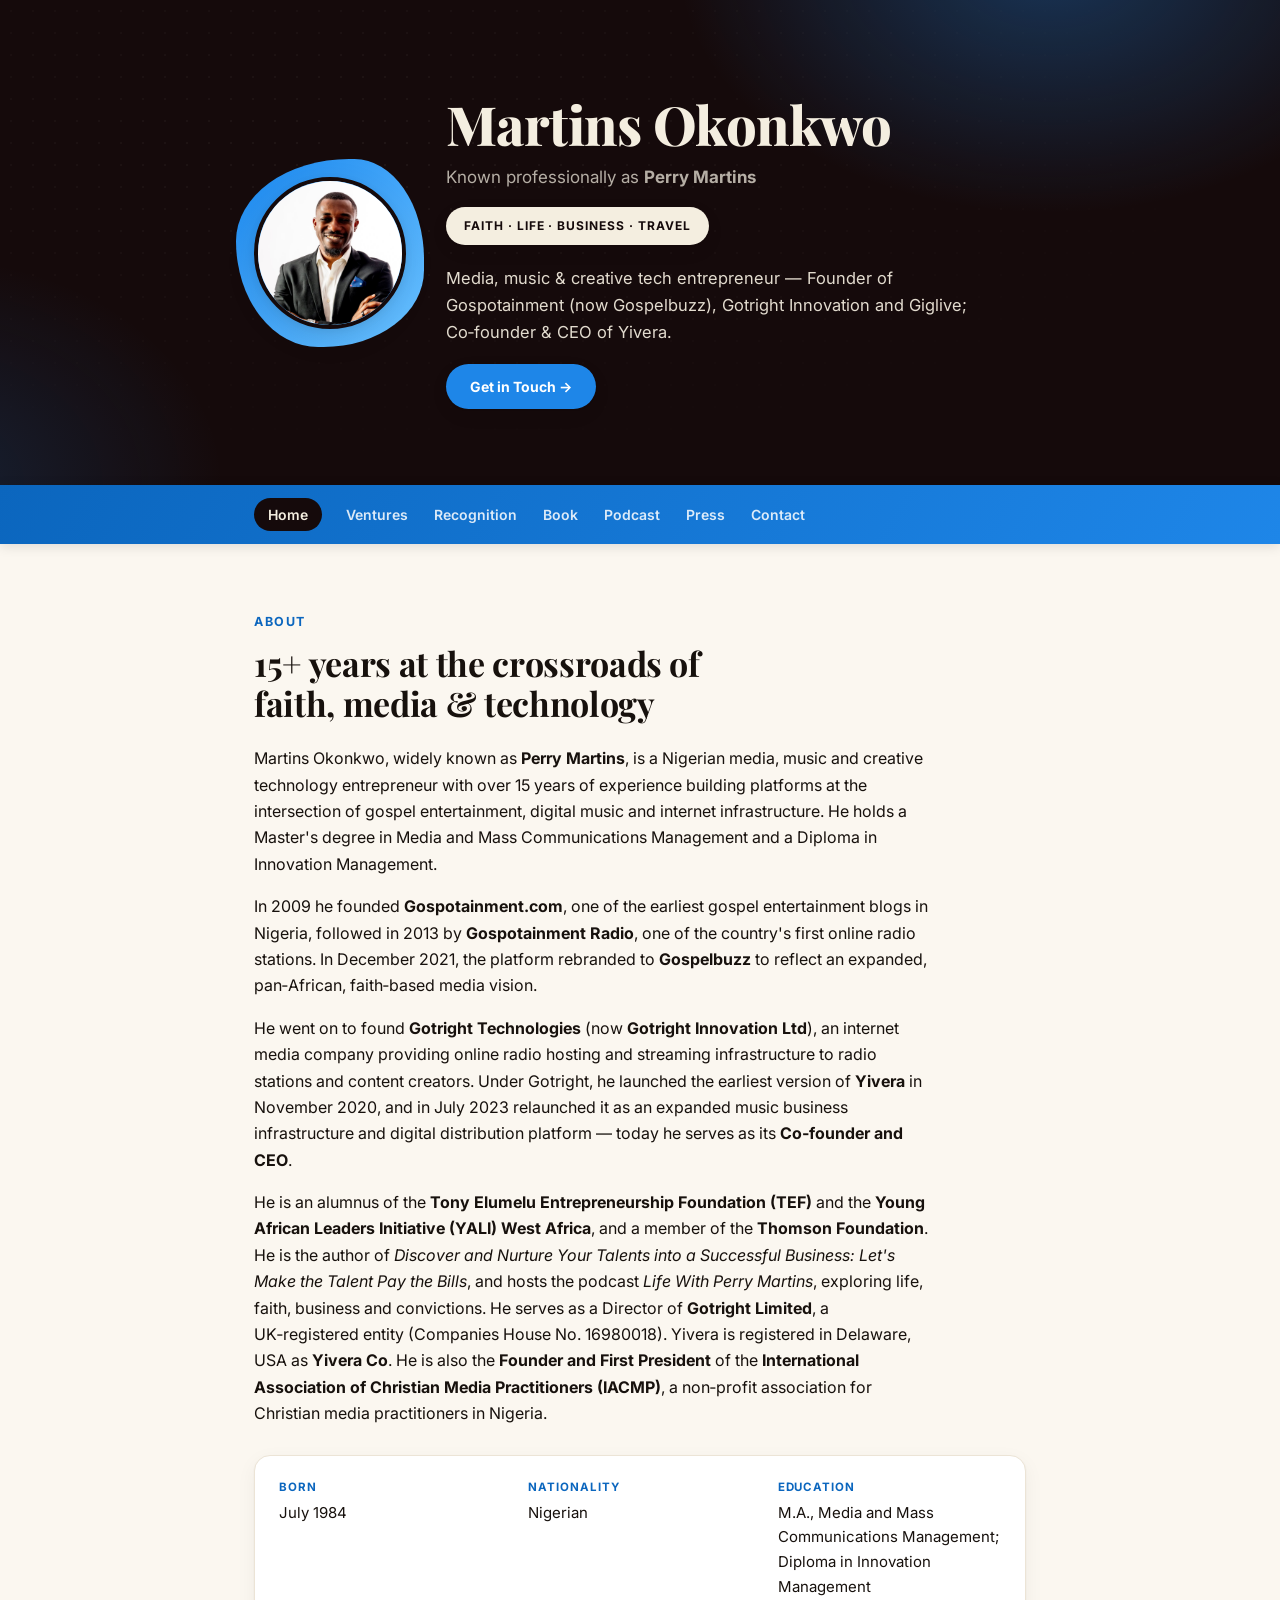
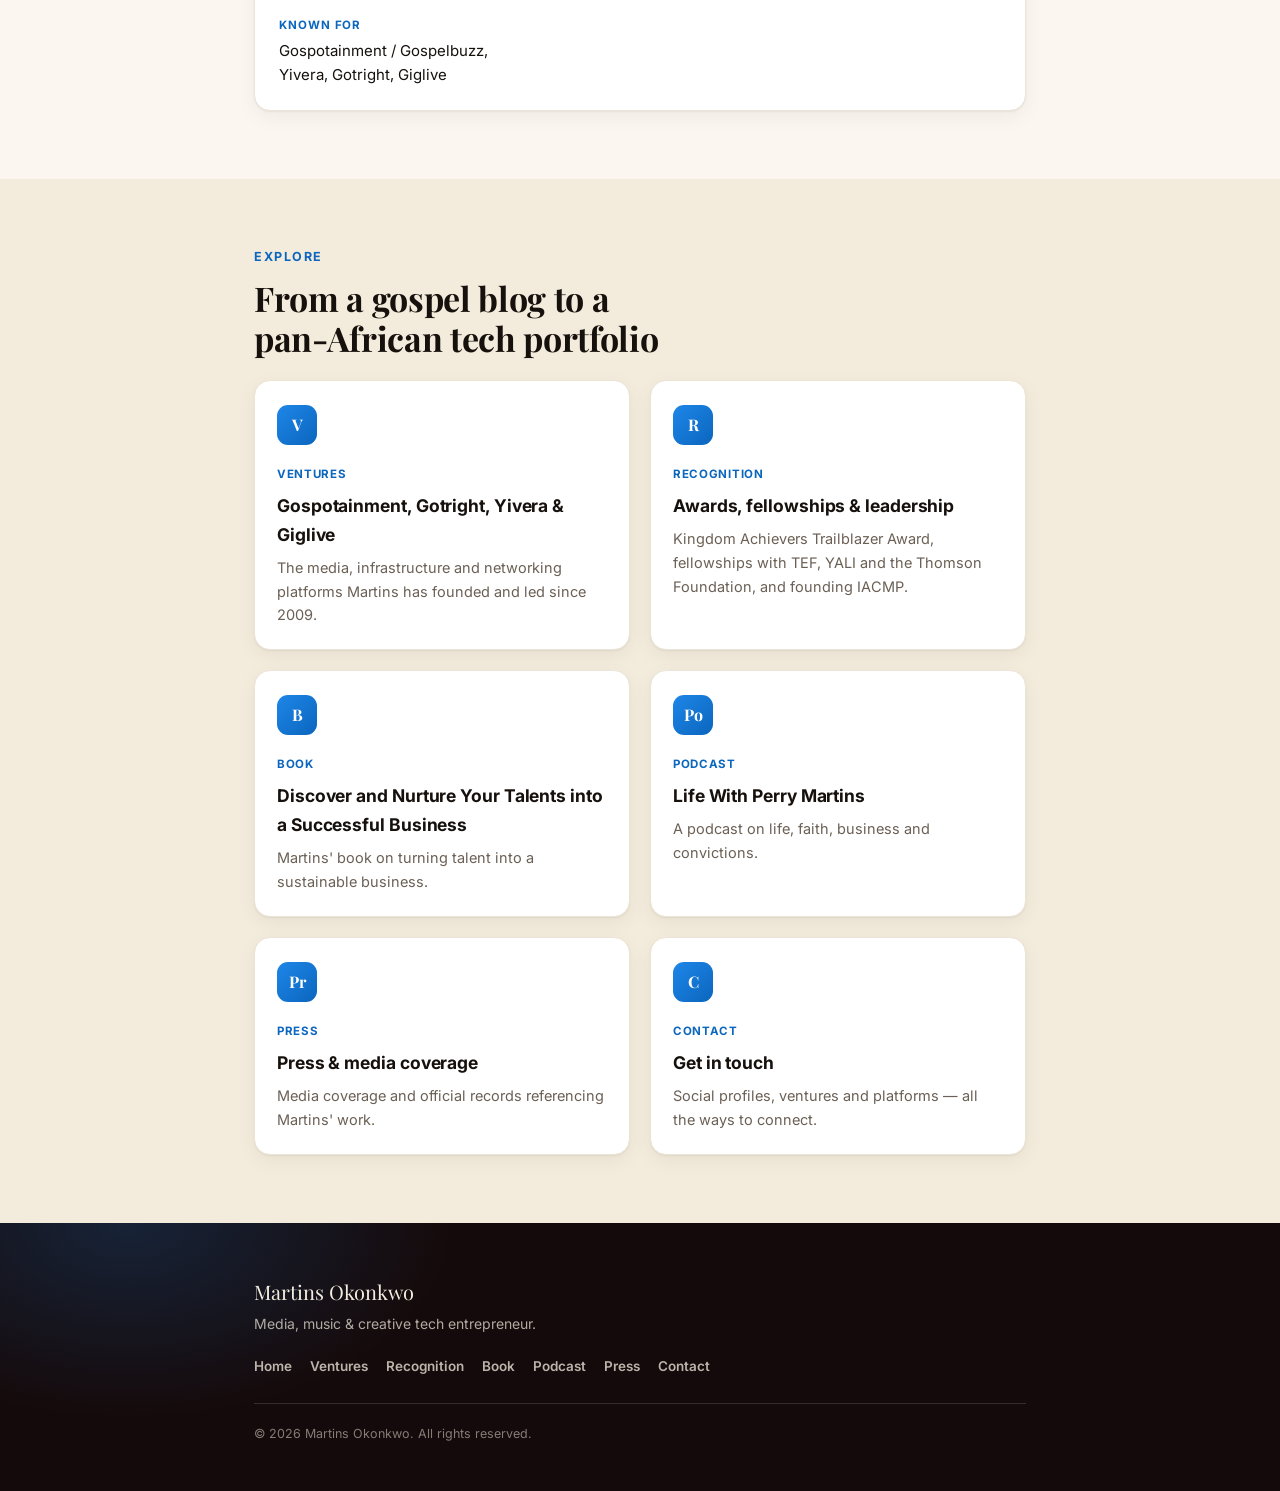
==== index.html @ f2153c02 "Major visual redesign: blob avatar, editorial headlines, card hovers, scroll reveal, and dedicated C" ====
<!DOCTYPE html>
<html lang="en">
<head>
<meta charset="UTF-8">
<meta name="viewport" content="width=device-width, initial-scale=1.0">
<title>Martins Okonkwo (Perry Martins) — Media, Music &amp; Creative Tech Entrepreneur</title>
<meta name="description" content="Martins Okonkwo, known as Perry Martins, is a Nigerian media, music and creative tech entrepreneur. Founder of Gospotainment (now Gospelbuzz) and Gotright, and Co-founder & CEO of Yivera.">
<link rel="canonical" href="https://martinsokonkwo.com/">
<meta property="og:type" content="profile">
<meta property="og:title" content="Martins Okonkwo (Perry Martins)">
<meta property="og:description" content="Media, music and creative tech entrepreneur. Founder of Gospotainment (now Gospelbuzz) and Gotright Innovation. Co-founder & CEO of Yivera.">
<meta property="og:url" content="https://martinsokonkwo.com/">
<meta property="og:image" content="https://martinsokonkwo.com/assets/headshot.jpg">
<meta name="twitter:card" content="summary">
<link rel="icon" href="data:image/svg+xml,%3Csvg xmlns='http://www.w3.org/2000/svg' viewBox='0 0 64 64'%3E%3Crect width='64' height='64' rx='14' fill='%23150a0b'/%3E%3Ctext x='32' y='42' font-family='Georgia,serif' font-size='28' font-weight='700' fill='%231e86e8' text-anchor='middle'%3EMO%3C/text%3E%3C/svg%3E">
<link rel="stylesheet" href="styles.css">
<script type="application/ld+json">
{
  "@context": "https://schema.org",
  "@type": "Person",
  "name": "Martins Okonkwo",
  "alternateName": "Perry Martins",
  "url": "https://martinsokonkwo.com/",
  "image": "https://martinsokonkwo.com/assets/headshot.jpg",
  "jobTitle": "Media, Music and Creative Tech Entrepreneur",
  "description": "Martins Okonkwo, known professionally as Perry Martins, is a Nigerian media, music and creative technology entrepreneur with over 15 years of experience. He founded Gospotainment (now Gospelbuzz), one of Nigeria's earliest gospel entertainment platforms, and Gotright Innovation Ltd. He is Co-founder and CEO of Yivera, a music business infrastructure and digital distribution platform.",
  "nationality": {
    "@type": "Country",
    "name": "Nigeria"
  },
  "birthDate": "1984-07",
  "alumniOf": [
    {
      "@type": "EducationalOrganization",
      "name": "Tony Elumelu Entrepreneurship Foundation"
    },
    {
      "@type": "EducationalOrganization",
      "name": "Young African Leaders Initiative (YALI) West Africa"
    }
  ],
  "memberOf": [
    {
      "@type": "Organization",
      "name": "Thomson Foundation"
    }
  ],
  "worksFor": [
    {
      "@type": "Organization",
      "name": "Yivera",
      "legalName": "Yivera Co",
      "url": "https://yivera.com/",
      "address": {
        "@type": "PostalAddress",
        "addressRegion": "Delaware",
        "addressCountry": "US"
      }
    },
    {
      "@type": "Organization",
      "name": "Gotright Limited",
      "description": "UK-registered entity, Companies House number 16980018"
    }
  ],
  "founder": [
    {
      "@type": "Organization",
      "name": "Gospotainment (now Gospelbuzz)",
      "url": "https://gospelbuzz.com/",
      "foundingDate": "2009"
    },
    {
      "@type": "Organization",
      "name": "Gotright Innovation Ltd",
      "alternateName": "Gotright Technologies"
    },
    {
      "@type": "Organization",
      "name": "Giglive",
      "url": "https://giglive.co/"
    },
    {
      "@type": "NGO",
      "name": "International Association of Christian Media Practitioners (IACMP)",
      "alternateName": "IACMP",
      "url": "https://iacmp.ng/",
      "description": "A non-profit association for Christian media practitioners in Nigeria. Martins Okonkwo is its Founder and First President."
    }
  ],
  "award": "Trailblazer Award — Kingdom Achievers Awards (2023)",
  "sameAs": [
    "https://www.linkedin.com/in/perrymartins/",
    "https://www.instagram.com/iamperrymartins/",
    "https://www.facebook.com/iamperrymartins1",
    "https://gospelbuzz.com/",
    "https://giglive.co/",
    "https://iacmp.ng/",
    "https://find-and-update.company-information.service.gov.uk/officers/Hgq2qh_Hy4JBXr7AQ9St4S5Ko5w/appointments",
    "https://bookshop.org/p/books/discover-and-nurture-your-talents-into-a-successful-business-let-s-make-the-talent-pay-the-bills-martins-okonkwo/a5d2f4570431927b?ean=9798296243379",
    "https://www.amazon.com/DISCOVER-NURTURE-TALENTS-SUCCESSFUL-BUSINESS-ebook/dp/B0FKXG7416/",
    "https://www.amazon.com/stores/Perry-Martins/author/B0FL16SBKL",
    "https://open.spotify.com/show/4xokyrJndp3mYSt9jHyP4p",
    "https://www.pulse.ng/story/kingdom-achievers-awards-full-nomination-list-2023-2024072619254018205",
    "https://www.issuewire.com/gotright-technologies-launches-yiveracom-1684239829946876",
    "https://tribuneonlineng.com/yivera-revolutionising-music-monetisation-for-nigerian-artistes/",
    "https://thesun.ng/yivera-launches-africas-first-indigenous-digital-music-distribution-platform/",
    "https://www.vanguardngr.com/2023/07/musical-platform-yivera-set-to-empower-nigerian-musicians/",
    "https://thenationonlineng.net/yivera-unleashing-potential-of-nigerian-music-creative-acts/"
  ]
}
</script>
</head>
<body>

<header class="hero">
  <div class="wrap hero-inner">
    <div class="avatar-wrap">
      <img class="avatar" src="assets/headshot.jpg" alt="Martins Okonkwo (Perry Martins)">
    </div>
    <div class="hero-text">
      <h1>Martins Okonkwo</h1>
      <p class="aka">Known professionally as <strong>Perry Martins</strong></p>
      <span class="tagline-pill">Faith · Life · Business · Travel</span>
      <p class="role">Media, music &amp; creative tech entrepreneur — Founder of Gospotainment (now Gospelbuzz), Gotright Innovation and Giglive; Co‑founder &amp; CEO of Yivera.</p>
      <a href="/contact.html" class="btn">Get in Touch →</a>
    </div>
  </div>
</header>

<nav class="subnav">
  <div class="wrap">
    <a href="/" class="active">Home</a>
    <a href="/ventures.html">Ventures</a>
    <a href="/recognition.html">Recognition</a>
    <a href="/book.html">Book</a>
    <a href="/podcast.html">Podcast</a>
    <a href="/press.html">Press</a>
    <a href="/contact.html">Contact</a>
  </div>
</nav>

<main>
  <section id="about">
    <div class="wrap reveal">
      <p class="eyebrow">About</p>
      <h2 class="headline">15+ years at the crossroads of faith, media &amp; technology</h2>
      <p>Martins Okonkwo, widely known as <strong>Perry Martins</strong>, is a Nigerian media, music and creative technology entrepreneur with over 15 years of experience building platforms at the intersection of gospel entertainment, digital music and internet infrastructure. He holds a Master's degree in Media and Mass Communications Management and a Diploma in Innovation Management.</p>
      <p>In 2009 he founded <strong>Gospotainment.com</strong>, one of the earliest gospel entertainment blogs in Nigeria, followed in 2013 by <strong>Gospotainment Radio</strong>, one of the country's first online radio stations. In December 2021, the platform rebranded to <strong>Gospelbuzz</strong> to reflect an expanded, pan‑African, faith‑based media vision.</p>
      <p>He went on to found <strong>Gotright Technologies</strong> (now <strong>Gotright Innovation Ltd</strong>), an internet media company providing online radio hosting and streaming infrastructure to radio stations and content creators. Under Gotright, he launched the earliest version of <strong>Yivera</strong> in November 2020, and in July 2023 relaunched it as an expanded music business infrastructure and digital distribution platform — today he serves as its <strong>Co‑founder and CEO</strong>.</p>
      <p>He is an alumnus of the <strong>Tony Elumelu Entrepreneurship Foundation (TEF)</strong> and the <strong>Young African Leaders Initiative (YALI) West Africa</strong>, and a member of the <strong>Thomson Foundation</strong>. He is the author of <em>Discover and Nurture Your Talents into a Successful Business: Let's Make the Talent Pay the Bills</em>, and hosts the podcast <em>Life With Perry Martins</em>, exploring life, faith, business and convictions. He serves as a Director of <strong>Gotright Limited</strong>, a UK‑registered entity (Companies House No. 16980018). Yivera is registered in Delaware, USA as <strong>Yivera Co</strong>. He is also the <strong>Founder and First President</strong> of the <strong>International Association of Christian Media Practitioners (IACMP)</strong>, a non‑profit association for Christian media practitioners in Nigeria.</p>

      <dl class="facts">
        <div><dt>Born</dt><dd>July 1984</dd></div>
        <div><dt>Nationality</dt><dd>Nigerian</dd></div>
        <div><dt>Education</dt><dd>M.A., Media and Mass Communications Management; Diploma in Innovation Management</dd></div>
        <div><dt>Known for</dt><dd>Gospotainment / Gospelbuzz, Yivera, Gotright, Giglive</dd></div>
      </dl>
    </div>
  </section>

  <section id="explore" class="alt">
    <div class="wrap reveal">
      <p class="eyebrow">Explore</p>
      <h2 class="headline">From a gospel blog to a pan‑African tech portfolio</h2>
      <div class="cards">
        <div class="card">
          <span class="badge">V</span>
          <span class="tag">Ventures</span>
          <h3><a href="/ventures.html">Gospotainment, Gotright, Yivera &amp; Giglive</a></h3>
          <p>The media, infrastructure and networking platforms Martins has founded and led since 2009.</p>
        </div>
        <div class="card">
          <span class="badge">R</span>
          <span class="tag">Recognition</span>
          <h3><a href="/recognition.html">Awards, fellowships &amp; leadership</a></h3>
          <p>Kingdom Achievers Trailblazer Award, fellowships with TEF, YALI and the Thomson Foundation, and founding IACMP.</p>
        </div>
        <div class="card">
          <span class="badge">B</span>
          <span class="tag">Book</span>
          <h3><a href="/book.html">Discover and Nurture Your Talents into a Successful Business</a></h3>
          <p>Martins' book on turning talent into a sustainable business.</p>
        </div>
        <div class="card">
          <span class="badge">Po</span>
          <span class="tag">Podcast</span>
          <h3><a href="/podcast.html">Life With Perry Martins</a></h3>
          <p>A podcast on life, faith, business and convictions.</p>
        </div>
        <div class="card">
          <span class="badge">Pr</span>
          <span class="tag">Press</span>
          <h3><a href="/press.html">Press &amp; media coverage</a></h3>
          <p>Media coverage and official records referencing Martins' work.</p>
        </div>
        <div class="card">
          <span class="badge">C</span>
          <span class="tag">Contact</span>
          <h3><a href="/contact.html">Get in touch</a></h3>
          <p>Social profiles, ventures and platforms — all the ways to connect.</p>
        </div>
      </div>
    </div>
  </section>
</main>

<footer>
  <div class="wrap">
    <p class="footer-brand">Martins Okonkwo</p>
    <p>Media, music &amp; creative tech entrepreneur.</p>
    <nav class="footer-links">
      <a href="/">Home</a>
      <a href="/ventures.html">Ventures</a>
      <a href="/recognition.html">Recognition</a>
      <a href="/book.html">Book</a>
      <a href="/podcast.html">Podcast</a>
      <a href="/press.html">Press</a>
      <a href="/contact.html">Contact</a>
    </nav>
    <p class="copyright">&copy; <span id="year"></span> Martins Okonkwo. All rights reserved.</p>
  </div>
</footer>

<script src="script.js" defer></script>

</body>
</html>
---- styles.css ----
@import url('https://fonts.googleapis.com/css2?family=Playfair+Display:wght@600;700;800&family=Inter:wght@400;500;600;700&display=swap');

:root {
  --bg: #fbf7f0;
  --bg-alt: #f3ecdc;
  --surface: #ffffff;
  --text: #17110d;
  --text-muted: #6b6055;
  --accent: #1e86e8;
  --accent-strong: #0b66be;
  --border: #ece4d6;
  --dark-bg: #150a0b;
  --dark-bg-2: #1f1213;
  --dark-surface: #231314;
  --cream: #f4eee0;
  --shadow: 0 1px 2px rgba(23,17,13,0.06), 0 6px 20px rgba(23,17,13,0.05);
  --shadow-lg: 0 10px 30px rgba(23,17,13,0.10), 0 2px 8px rgba(23,17,13,0.06);
  --radius: 16px;
  --max: 820px;
  --font-display: "Playfair Display", Georgia, "Times New Roman", serif;
  --font-body: "Inter", -apple-system, "Segoe UI", Roboto, Helvetica, Arial, sans-serif;
}

@media (prefers-color-scheme: dark) {
  :root {
    --bg: #16140f;
    --bg-alt: #1c1912;
    --surface: #211d17;
    --text: #f2ede4;
    --text-muted: #b9b1a3;
    --accent: #4fa8f5;
    --accent-strong: #7cc1ff;
    --border: #362f24;
    --shadow: 0 1px 2px rgba(0,0,0,0.3), 0 10px 30px rgba(0,0,0,0.35);
    --shadow-lg: 0 14px 34px rgba(0,0,0,0.42), 0 3px 10px rgba(0,0,0,0.3);
  }
}

* { box-sizing: border-box; }

html { scroll-behavior: smooth; }

body {
  margin: 0;
  background: var(--bg);
  color: var(--text);
  font-family: var(--font-body);
  line-height: 1.65;
  -webkit-font-smoothing: antialiased;
  overflow-x: hidden;
}

.wrap {
  max-width: var(--max);
  margin: 0 auto;
  padding: 0 24px;
  position: relative;
}

.scroll-progress {
  position: fixed;
  top: 0; left: 0;
  height: 3px;
  width: 0%;
  background: linear-gradient(90deg, var(--accent), var(--accent-strong));
  z-index: 1000;
  transition: width .08s linear;
}

/* ---------- Hero ---------- */

header.hero {
  position: relative;
  background: var(--dark-bg);
  color: var(--cream);
  padding: 96px 0 76px;
  overflow: hidden;
  isolation: isolate;
}

header.hero::before {
  content: "";
  position: absolute;
  inset: 0;
  z-index: -2;
  background:
    radial-gradient(ellipse 620px 420px at 82% -8%, rgba(30,134,232,0.34), transparent 60%),
    radial-gradient(ellipse 500px 380px at -6% 100%, rgba(30,134,232,0.18), transparent 60%),
    var(--dark-bg);
}

header.hero::after {
  content: "";
  position: absolute;
  inset: 0;
  z-index: -1;
  opacity: 0.5;
  background-image: radial-gradient(rgba(244,238,224,0.10) 1px, transparent 1px);
  background-size: 22px 22px;
  mask-image: radial-gradient(ellipse 70% 70% at 30% 30%, black, transparent);
}

.hero-inner {
  display: flex;
  gap: 40px;
  align-items: center;
  flex-wrap: wrap;
}

.avatar-wrap {
  position: relative;
  flex-shrink: 0;
  width: 152px;
  height: 152px;
}

.avatar-wrap::before {
  content: "";
  position: absolute;
  inset: -18px;
  z-index: 0;
  background: linear-gradient(135deg, var(--accent), #6fc3ff);
  border-radius: 62% 38% 55% 45% / 45% 55% 42% 58%;
  animation: blobMorph 9s ease-in-out infinite alternate;
  filter: saturate(1.05);
}

@keyframes blobMorph {
  0%   { border-radius: 62% 38% 55% 45% / 45% 55% 42% 58%; }
  50%  { border-radius: 40% 60% 42% 58% / 58% 40% 62% 38%; }
  100% { border-radius: 55% 45% 65% 35% / 35% 60% 40% 65%; }
}

.avatar {
  position: relative;
  z-index: 1;
  display: block;
  width: 152px;
  height: 152px;
  border-radius: 50%;
  object-fit: cover;
  object-position: 50% 12%;
  border: 4px solid var(--dark-bg);
  box-shadow: var(--shadow-lg);
}

.hero-text h1 {
  font-family: var(--font-display);
  font-weight: 800;
  margin: 0 0 10px;
  font-size: clamp(34px, 5.6vw, 54px);
  line-height: 1.05;
  letter-spacing: -0.01em;
  color: var(--cream);
}

.hero-text .aka {
  color: rgba(244,238,224,0.72);
  font-size: 17px;
  margin: 0 0 16px;
}

.hero-text .role {
  font-size: 16.5px;
  color: rgba(244,238,224,0.92);
  margin: 0 0 18px;
  max-width: 56ch;
}

.btn {
  display: inline-block;
  background: var(--accent);
  color: #fff;
  font-weight: 700;
  font-size: 14px;
  padding: 11px 24px;
  border-radius: 999px;
  text-decoration: none;
  box-shadow: var(--shadow);
  transition: background-color .15s ease, transform .15s ease, box-shadow .15s ease;
}
.btn:hover { background: var(--accent-strong); transform: translateY(-2px); box-shadow: var(--shadow-lg); }

.link-group { margin: 0 0 36px; }
.link-group:last-child { margin-bottom: 0; }

.tagline-pill {
  display: inline-flex;
  align-items: center;
  gap: 8px;
  background: var(--cream);
  color: var(--dark-bg);
  font-size: 12px;
  font-weight: 700;
  letter-spacing: .08em;
  text-transform: uppercase;
  padding: 9px 18px;
  border-radius: 999px;
  margin-bottom: 20px;
  box-shadow: var(--shadow);
}

.social-row {
  display: flex;
  gap: 10px;
  flex-wrap: wrap;
}

.social-row a {
  font-size: 13.5px;
  font-weight: 600;
  text-decoration: none;
  color: var(--accent-strong);
  border: 1px solid var(--border);
  padding: 7px 14px;
  border-radius: 999px;
  background: var(--surface);
  transition: border-color .15s ease, transform .15s ease, box-shadow .15s ease;
}

.social-row a:hover { border-color: var(--accent); transform: translateY(-2px); box-shadow: var(--shadow); }

header.hero .social-row a {
  color: var(--cream);
  border-color: rgba(244,238,224,0.24);
  background: rgba(244,238,224,0.08);
}
header.hero .social-row a:hover { border-color: var(--accent); background: rgba(244,238,224,0.16); }

/* ---------- Nav ---------- */

nav.subnav {
  position: sticky;
  top: 0;
  background: linear-gradient(120deg, var(--accent-strong), var(--accent));
  z-index: 10;
  box-shadow: 0 2px 12px rgba(0,0,0,0.12);
}

nav.subnav .wrap {
  display: flex;
  gap: 22px;
  padding: 13px 24px;
  overflow-x: auto;
}

nav.subnav a {
  color: rgba(255,255,255,0.85);
  text-decoration: none;
  font-size: 14px;
  font-weight: 600;
  white-space: nowrap;
  padding: 5px 2px;
  transition: color .15s ease;
}

nav.subnav a:hover { color: #fff; }
nav.subnav a.active {
  background: var(--dark-bg);
  color: var(--cream);
  padding: 5px 14px;
  border-radius: 999px;
}

/* ---------- Compact page header ---------- */

header.page-header {
  position: relative;
  background: var(--dark-bg);
  padding: 22px 0;
  overflow: hidden;
}

header.page-header::before {
  content: "";
  position: absolute;
  inset: 0;
  background: radial-gradient(ellipse 420px 220px at 90% 0%, rgba(30,134,232,0.30), transparent 65%);
}

.brand {
  position: relative;
  display: flex;
  align-items: center;
  gap: 12px;
  text-decoration: none;
  color: var(--cream);
  font-family: var(--font-display);
  font-weight: 700;
  font-size: 18px;
}

.brand-avatar {
  width: 42px;
  height: 42px;
  border-radius: 50%;
  object-fit: cover;
  object-position: 50% 12%;
  flex-shrink: 0;
  border: 2px solid var(--accent);
}

/* ---------- Section typography ---------- */

.eyebrow {
  font-size: 12.5px;
  text-transform: uppercase;
  letter-spacing: .12em;
  color: var(--accent-strong);
  font-weight: 700;
  margin: 0 0 10px;
}

.headline {
  font-family: var(--font-display);
  font-weight: 700;
  font-size: clamp(24px, 3.4vw, 34px);
  line-height: 1.18;
  letter-spacing: -0.01em;
  margin: 0 0 22px;
  max-width: 22ch;
}

.page-title {
  font-family: var(--font-display);
  font-weight: 700;
  font-size: clamp(28px, 4.4vw, 40px);
  letter-spacing: -0.01em;
  margin: 14px 0 10px;
}

.page-intro {
  color: var(--text-muted);
  max-width: 62ch;
  margin: 0 0 32px;
  font-size: 16px;
}

/* ---------- Sections ---------- */

section { padding: 68px 0; }
section.alt { background: var(--bg-alt); }

section p { max-width: 68ch; }

.reveal {
  opacity: 0;
  transform: translateY(22px);
  transition: opacity .7s ease, transform .7s ease;
}
.reveal.in-view { opacity: 1; transform: none; }

/* ---------- Cards ---------- */

.cards {
  display: grid;
  grid-template-columns: repeat(auto-fit, minmax(250px, 1fr));
  gap: 20px;
  margin-top: 8px;
}

.card {
  position: relative;
  background: var(--surface);
  border: 1px solid var(--border);
  border-radius: var(--radius);
  padding: 24px 22px 22px;
  box-shadow: var(--shadow);
  overflow: hidden;
  transition: transform .2s ease, box-shadow .2s ease, border-color .2s ease;
}

.card::before {
  content: "";
  position: absolute;
  top: 0; left: 0; right: 0;
  height: 4px;
  background: linear-gradient(90deg, var(--accent), var(--accent-strong));
  opacity: 0;
  transition: opacity .2s ease;
}

.card:hover {
  transform: translateY(-5px);
  box-shadow: var(--shadow-lg);
  border-color: color-mix(in srgb, var(--accent) 35%, var(--border));
}
.card:hover::before { opacity: 1; }

.badge {
  width: 40px;
  height: 40px;
  border-radius: 11px;
  background: linear-gradient(135deg, var(--accent), var(--accent-strong));
  color: #fff;
  display: flex;
  align-items: center;
  justify-content: center;
  font-family: var(--font-display);
  font-weight: 700;
  font-size: 16px;
  margin-bottom: 14px;
}

.podcast-card {
  display: flex;
  gap: 20px;
  align-items: flex-start;
}
.podcast-cover {
  width: 128px;
  height: 128px;
  border-radius: 12px;
  object-fit: cover;
  flex-shrink: 0;
  box-shadow: var(--shadow-lg);
}
@media (max-width: 480px) {
  .podcast-card { flex-direction: column; }
  .podcast-cover { width: 100px; height: 100px; }
}

.card h3 { margin: 0 0 6px; font-size: 17.5px; letter-spacing: -0.005em; }
.card h3 a { color: inherit; text-decoration: none; }
.card h3 a:hover { color: var(--accent-strong); }
.card .tag {
  display: inline-block;
  font-size: 11.5px;
  text-transform: uppercase;
  letter-spacing: .06em;
  color: var(--accent-strong);
  font-weight: 700;
  margin-bottom: 8px;
}
.card p { margin: 0; font-size: 14.5px; color: var(--text-muted); }

/* ---------- Facts ---------- */

dl.facts {
  margin: 28px 0 0;
  display: grid;
  grid-template-columns: repeat(auto-fit, minmax(220px, 1fr));
  gap: 16px 26px;
  background: var(--surface);
  border: 1px solid var(--border);
  border-radius: var(--radius);
  padding: 22px 24px;
  box-shadow: var(--shadow);
}
dl.facts > div { margin: 0; }
dl.facts dt {
  font-size: 11.5px;
  text-transform: uppercase;
  letter-spacing: .08em;
  color: var(--accent-strong);
  font-weight: 700;
  margin: 0 0 4px;
}
dl.facts dd {
  margin: 0;
  font-size: 15px;
  color: var(--text);
}

/* ---------- Lists ---------- */

ul.plain { list-style: none; margin: 0; padding: 0; }
ul.plain li {
  padding: 16px 0;
  border-top: 1px solid var(--border);
}
ul.plain li:first-child { border-top: none; }

.press-item a {
  color: var(--text);
  text-decoration: none;
  font-weight: 600;
  font-size: 15.5px;
  transition: color .15s ease;
}
.press-item a:hover { color: var(--accent-strong); }
.press-item .source {
  display: block;
  font-size: 13px;
  color: var(--text-muted);
  margin-top: 3px;
}

.award {
  display: flex;
  gap: 16px;
  align-items: baseline;
}
.award .year {
  font-variant-numeric: tabular-nums;
  color: var(--accent-strong);
  font-weight: 700;
  font-size: 13.5px;
  min-width: 44px;
}

/* ---------- Footer ---------- */

footer {
  position: relative;
  background: var(--dark-bg);
  color: rgba(244,238,224,0.7);
  padding: 52px 0 40px;
  overflow: hidden;
}
footer::before {
  content: "";
  position: absolute;
  inset: 0;
  background: radial-gradient(ellipse 500px 300px at 10% 0%, rgba(30,134,232,0.20), transparent 65%);
}
footer .wrap { position: relative; }
footer p { margin: 0 0 6px; font-size: 14px; }
footer .social-row { margin: 16px 0 26px; }
footer .social-row a {
  color: var(--cream);
  border-color: rgba(244,238,224,0.22);
  background: rgba(244,238,224,0.07);
}
footer .social-row a:hover { border-color: var(--accent); background: rgba(244,238,224,0.14); }
footer .copyright {
  border-top: 1px solid rgba(244,238,224,0.14);
  padding-top: 20px;
  font-size: 12.5px;
  color: rgba(244,238,224,0.5);
}
.footer-brand {
  font-family: var(--font-display);
  font-size: 20px;
  color: var(--cream);
  margin: 0 0 4px;
}
.footer-links {
  display: flex;
  flex-wrap: wrap;
  gap: 8px 18px;
  margin: 20px 0 26px;
}
.footer-links a {
  color: rgba(244,238,224,0.75);
  text-decoration: none;
  font-size: 13.5px;
  font-weight: 600;
  transition: color .15s ease;
}
.footer-links a:hover { color: var(--accent); }

@media (max-width: 520px) {
  .hero-inner { flex-direction: column; align-items: flex-start; }
  header.hero { padding: 60px 0 48px; }
  .avatar-wrap, .avatar { width: 120px; height: 120px; }
}
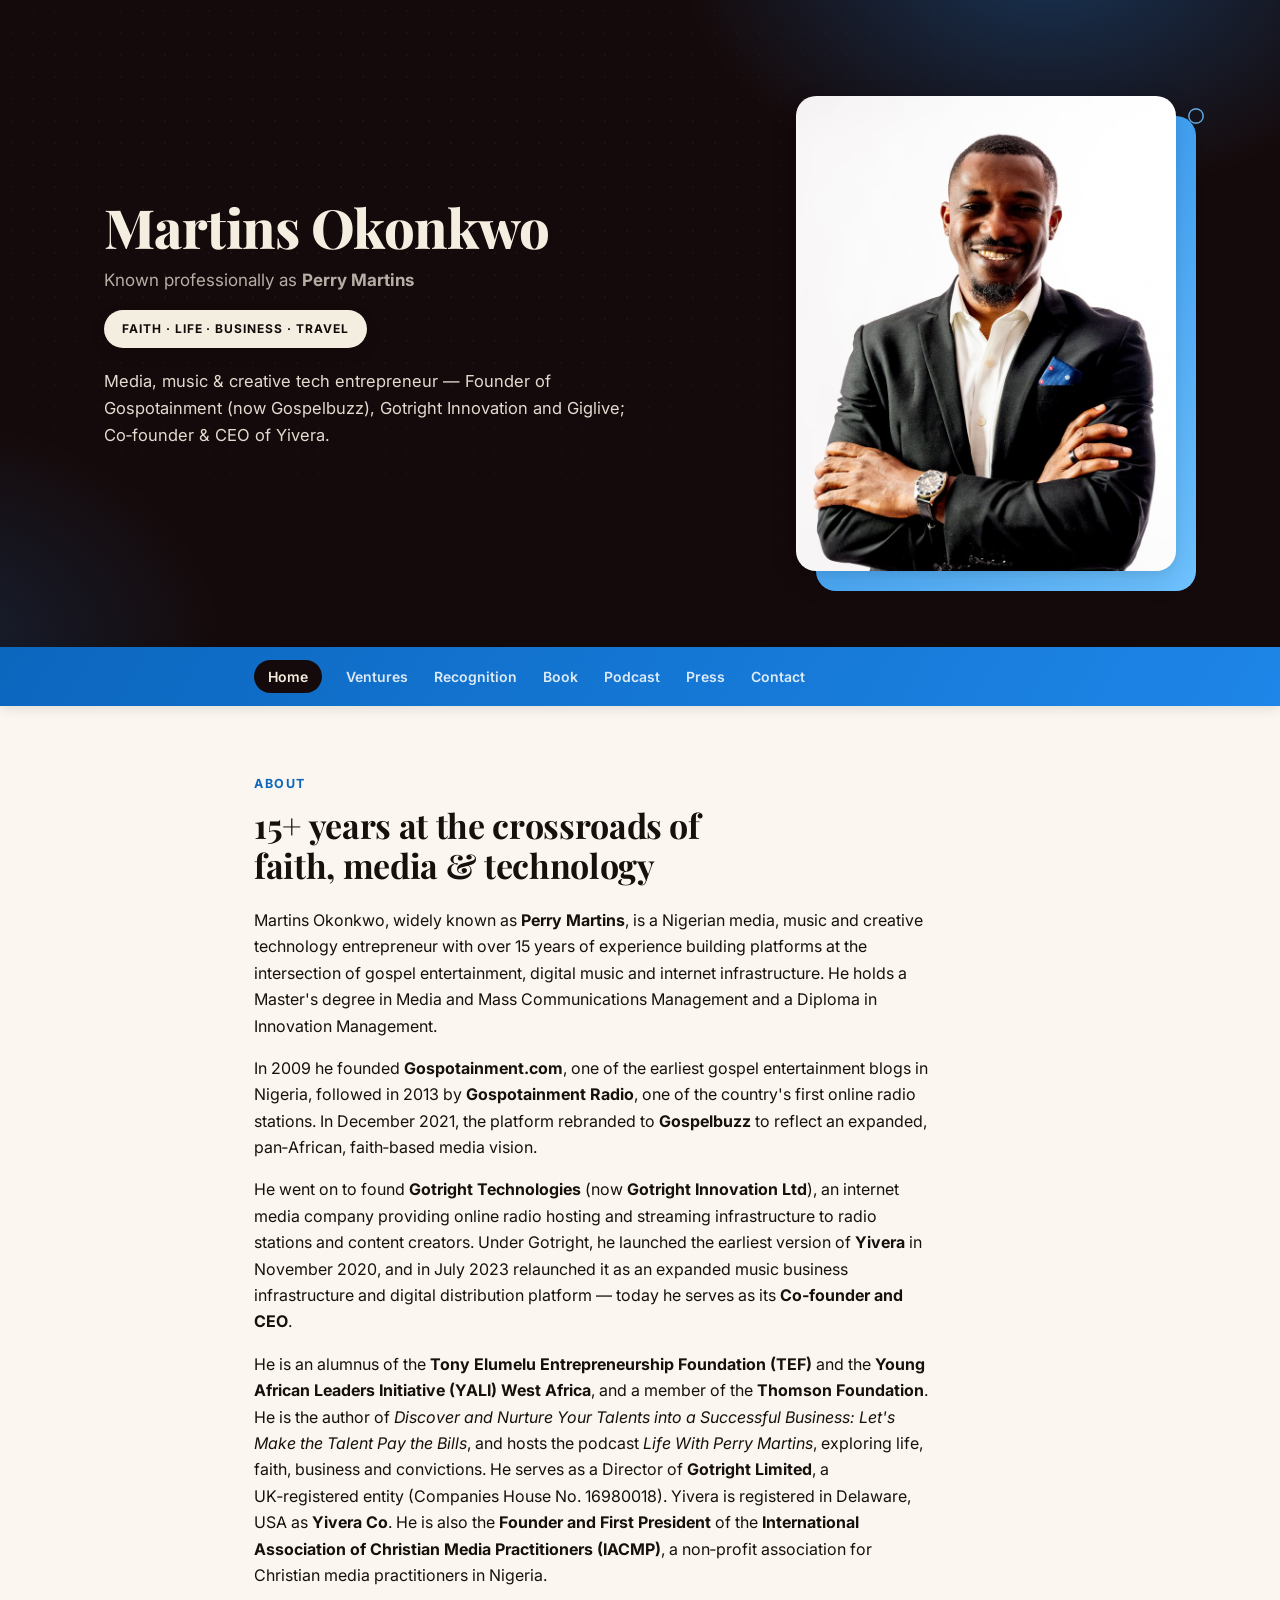
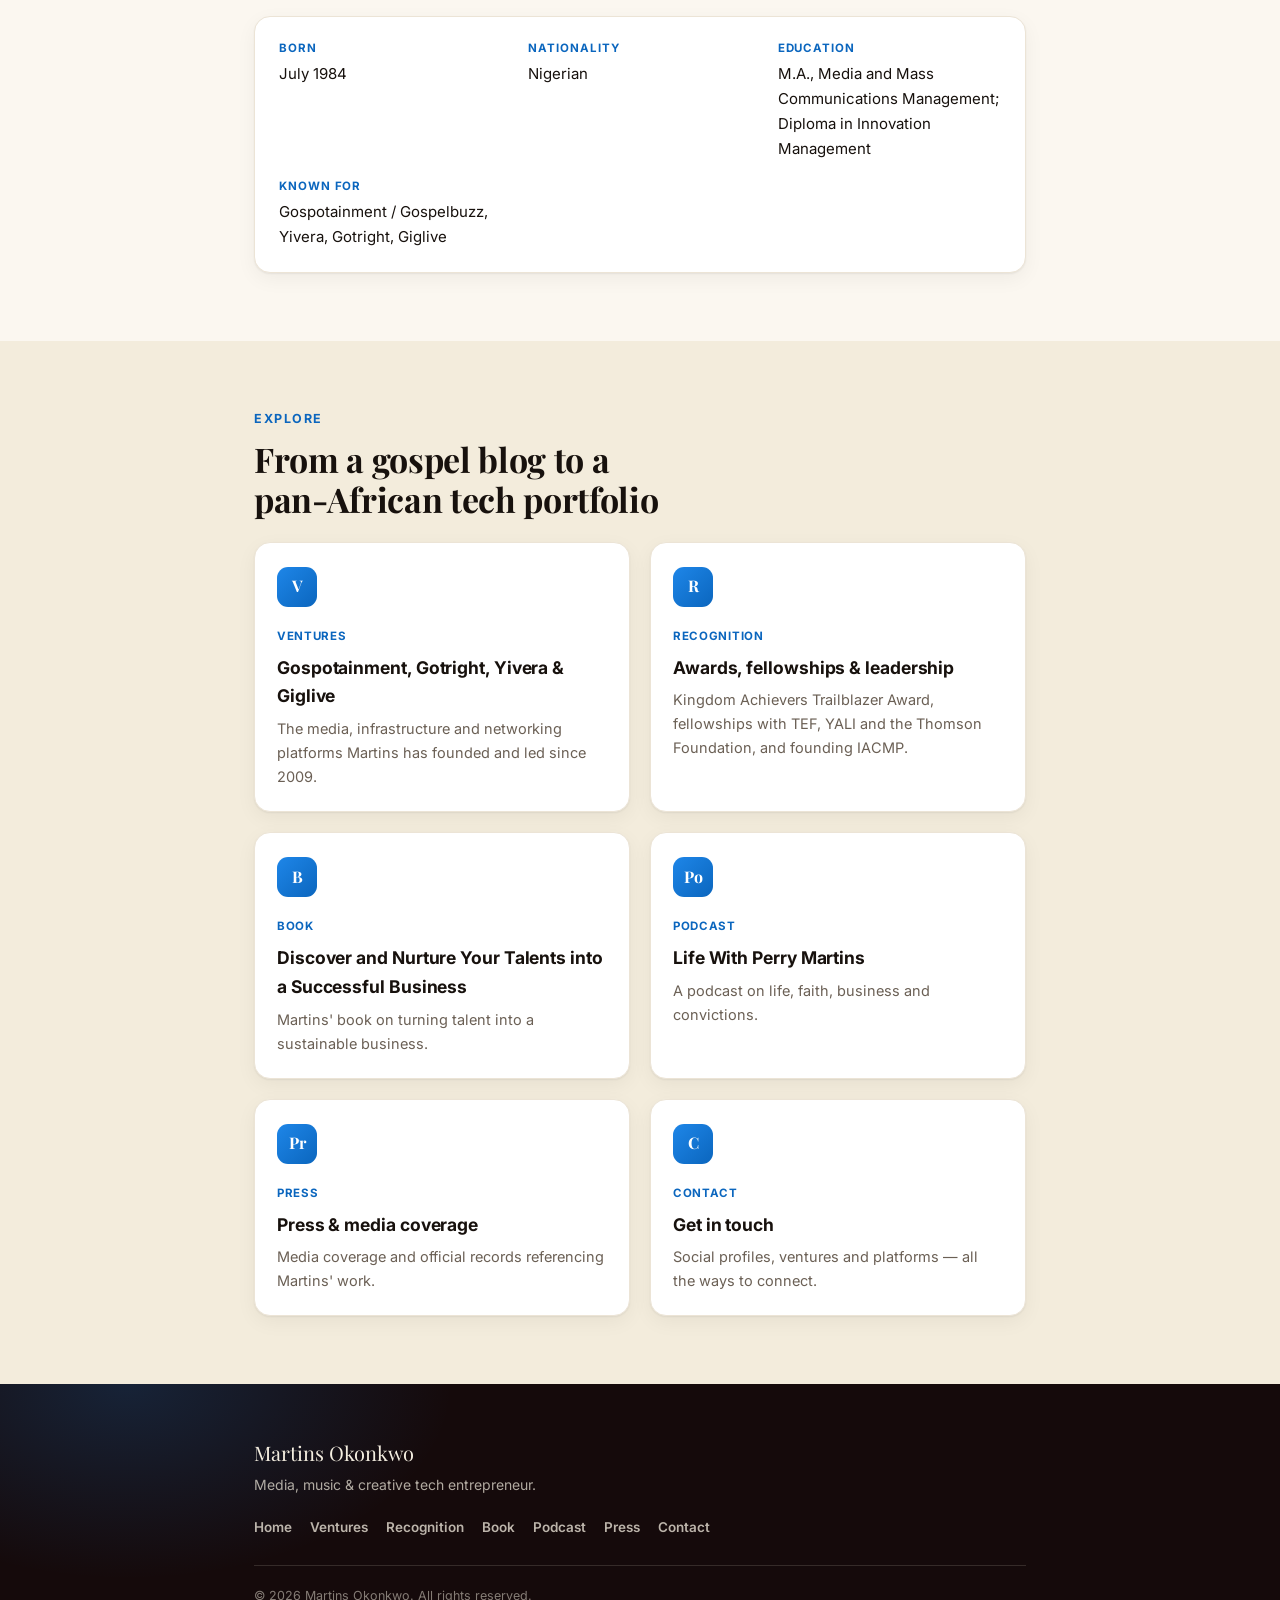
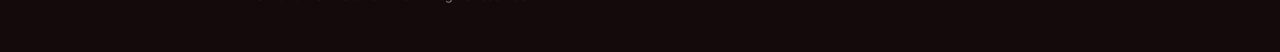
==== commit a13a3602: "Redesign hero: full-size framed portrait beside text, remove CTA button, add broadcast-wave accent" ====
--- a/index.html
+++ b/index.html
@@ -114,16 +114,18 @@
 <body>
 
 <header class="hero">
-  <div class="wrap hero-inner">
-    <div class="avatar-wrap">
-      <img class="avatar" src="assets/headshot.jpg" alt="Martins Okonkwo (Perry Martins)">
-    </div>
+  <div class="hero-grid">
     <div class="hero-text">
       <h1>Martins Okonkwo</h1>
       <p class="aka">Known professionally as <strong>Perry Martins</strong></p>
       <span class="tagline-pill">Faith · Life · Business · Travel</span>
       <p class="role">Media, music &amp; creative tech entrepreneur — Founder of Gospotainment (now Gospelbuzz), Gotright Innovation and Giglive; Co‑founder &amp; CEO of Yivera.</p>
-      <a href="/contact.html" class="btn">Get in Touch →</a>
+    </div>
+    <div class="hero-media">
+      <span class="broadcast-ring r1"></span>
+      <span class="broadcast-ring r2"></span>
+      <span class="broadcast-ring r3"></span>
+      <img src="assets/headshot.jpg" alt="Martins Okonkwo (Perry Martins)">
     </div>
   </div>
 </header>
--- a/styles.css
+++ b/styles.css
@@ -100,48 +100,71 @@
   mask-image: radial-gradient(ellipse 70% 70% at 30% 30%, black, transparent);
 }
 
-.hero-inner {
-  display: flex;
-  gap: 40px;
+.hero-grid {
+  max-width: 1120px;
+  margin: 0 auto;
+  padding: 0 24px;
+  display: flex;
   align-items: center;
+  gap: 56px;
   flex-wrap: wrap;
 }
 
-.avatar-wrap {
-  position: relative;
-  flex-shrink: 0;
-  width: 152px;
-  height: 152px;
-}
-
-.avatar-wrap::before {
+.hero-text { flex: 1 1 420px; }
+
+.hero-media {
+  position: relative;
+  flex: 0 1 380px;
+  max-width: 380px;
+  margin-left: auto;
+}
+
+.hero-media::before {
   content: "";
   position: absolute;
-  inset: -18px;
+  inset: 20px -20px -20px 20px;
   z-index: 0;
   background: linear-gradient(135deg, var(--accent), #6fc3ff);
-  border-radius: 62% 38% 55% 45% / 45% 55% 42% 58%;
-  animation: blobMorph 9s ease-in-out infinite alternate;
-  filter: saturate(1.05);
-}
-
-@keyframes blobMorph {
-  0%   { border-radius: 62% 38% 55% 45% / 45% 55% 42% 58%; }
-  50%  { border-radius: 40% 60% 42% 58% / 58% 40% 62% 38%; }
-  100% { border-radius: 55% 45% 65% 35% / 35% 60% 40% 65%; }
-}
-
-.avatar {
+  border-radius: 20px;
+}
+
+.hero-media img {
   position: relative;
   z-index: 1;
   display: block;
-  width: 152px;
-  height: 152px;
+  width: 100%;
+  aspect-ratio: 4 / 5;
+  object-fit: cover;
+  object-position: 50% 15%;
+  border-radius: 20px;
+  box-shadow: var(--shadow-lg);
+}
+
+.broadcast-ring {
+  position: absolute;
+  top: 20px;
+  right: -20px;
+  width: 26px;
+  height: 26px;
   border-radius: 50%;
-  object-fit: cover;
-  object-position: 50% 12%;
-  border: 4px solid var(--dark-bg);
-  box-shadow: var(--shadow-lg);
+  border: 2px solid rgba(111,195,255,0.55);
+  transform: translate(50%, -50%) scale(0.6);
+  opacity: 0.9;
+  z-index: 2;
+  animation: broadcastPulse 3.6s ease-out infinite;
+  pointer-events: none;
+}
+.broadcast-ring.r2 { animation-delay: 1.2s; }
+.broadcast-ring.r3 { animation-delay: 2.4s; }
+
+@keyframes broadcastPulse {
+  0%   { transform: translate(50%, -50%) scale(0.6); opacity: 0.9; }
+  100% { transform: translate(50%, -50%) scale(6.5); opacity: 0; }
+}
+
+@media (max-width: 760px) {
+  .hero-grid { flex-direction: column-reverse; gap: 32px; }
+  .hero-media { max-width: 280px; margin: 0 auto; }
 }
 
 .hero-text h1 {
@@ -387,6 +410,16 @@
 }
 .card:hover::before { opacity: 1; }
 
+.venture-logo {
+  display: block;
+  height: 34px;
+  width: auto;
+  max-width: 160px;
+  margin-bottom: 14px;
+  object-fit: contain;
+  object-position: left center;
+}
+
 .badge {
   width: 40px;
   height: 40px;
@@ -402,9 +435,9 @@
   margin-bottom: 14px;
 }
 
-.podcast-card {
-  display: flex;
-  gap: 20px;
+.podcast-card, .book-card, .award-card {
+  display: flex;
+  gap: 22px;
   align-items: flex-start;
 }
 .podcast-cover {
@@ -415,9 +448,25 @@
   flex-shrink: 0;
   box-shadow: var(--shadow-lg);
 }
+.book-cover {
+  width: 128px;
+  height: auto;
+  border-radius: 6px;
+  flex-shrink: 0;
+  box-shadow: var(--shadow-lg);
+}
+.award-photo {
+  width: 110px;
+  height: auto;
+  border-radius: 10px;
+  flex-shrink: 0;
+  box-shadow: var(--shadow-lg);
+}
 @media (max-width: 480px) {
-  .podcast-card { flex-direction: column; }
+  .podcast-card, .book-card, .award-card { flex-direction: column; }
   .podcast-cover { width: 100px; height: 100px; }
+  .book-cover { width: 110px; }
+  .award-photo { width: 100px; }
 }
 
 .card h3 { margin: 0 0 6px; font-size: 17.5px; letter-spacing: -0.005em; }
@@ -551,7 +600,5 @@
 .footer-links a:hover { color: var(--accent); }
 
 @media (max-width: 520px) {
-  .hero-inner { flex-direction: column; align-items: flex-start; }
-  header.hero { padding: 60px 0 48px; }
-  .avatar-wrap, .avatar { width: 120px; height: 120px; }
-}
+  header.hero { padding: 52px 0 40px; }
+}
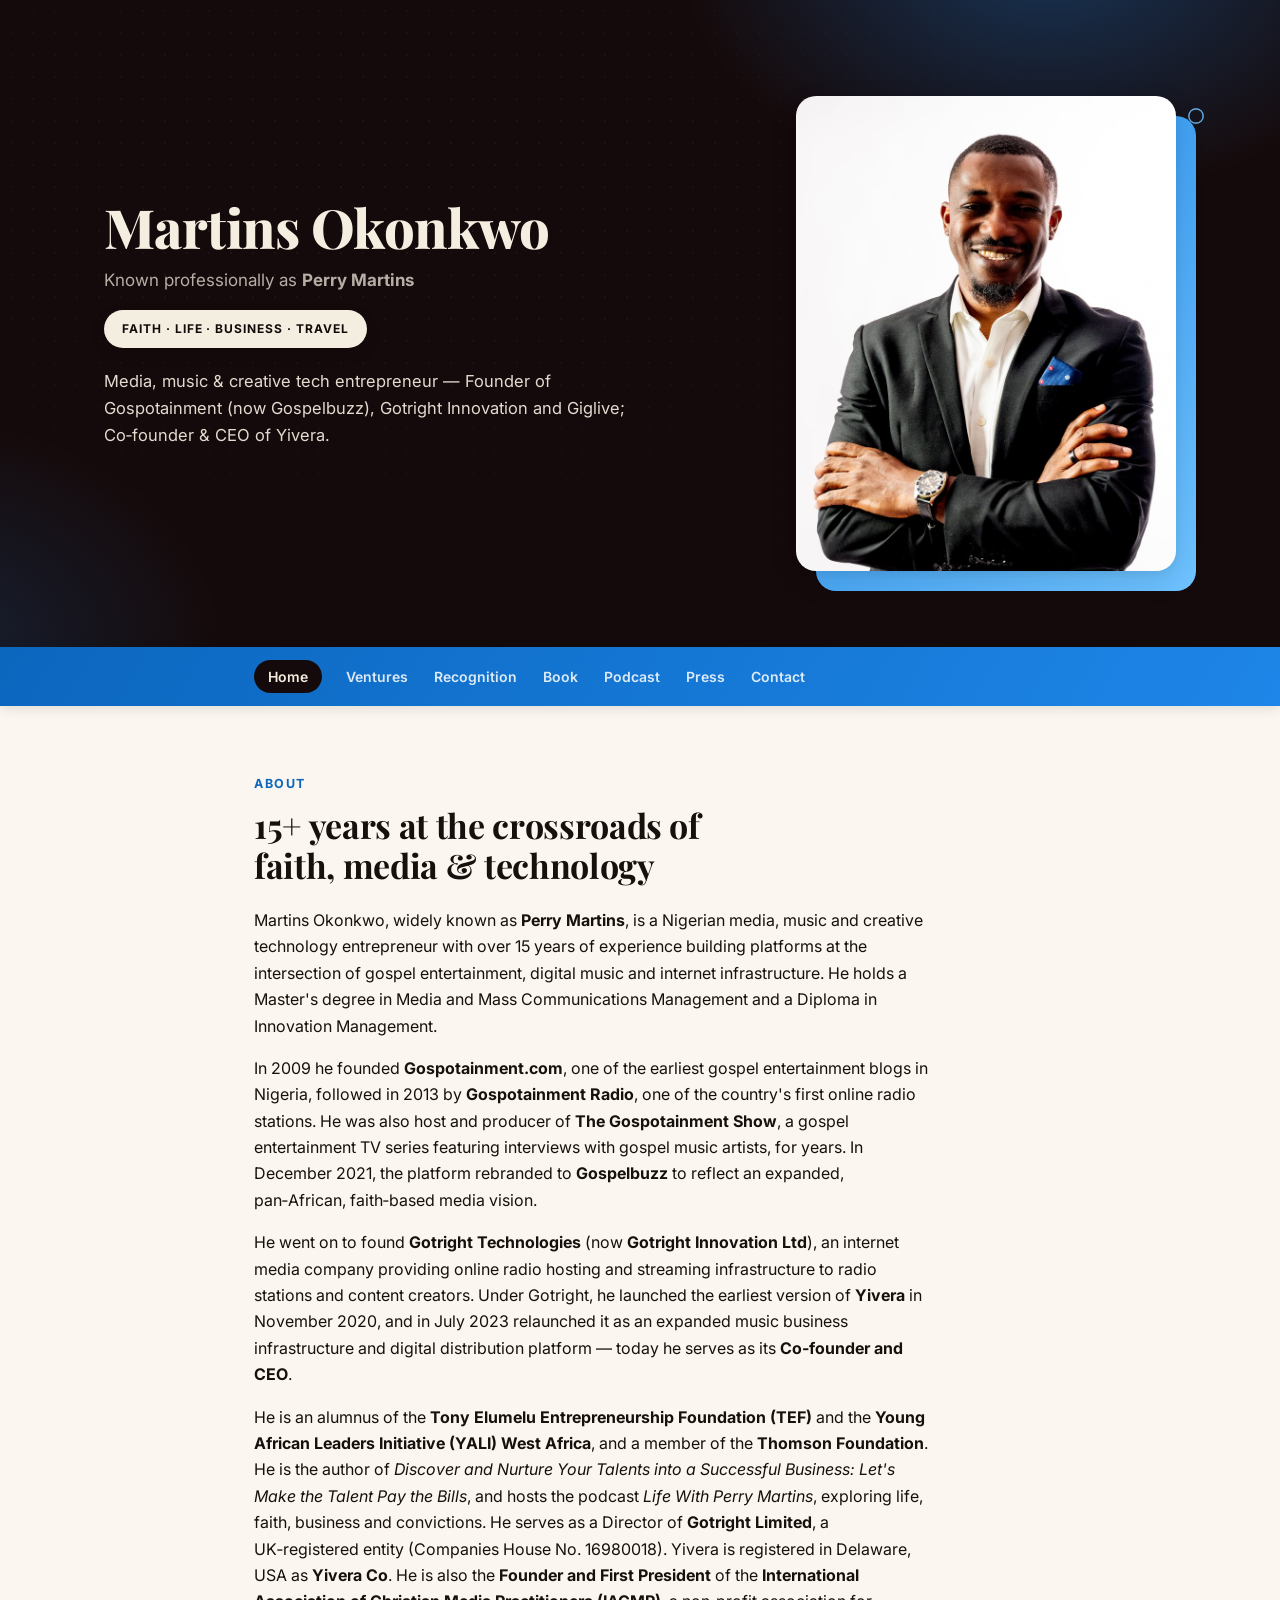
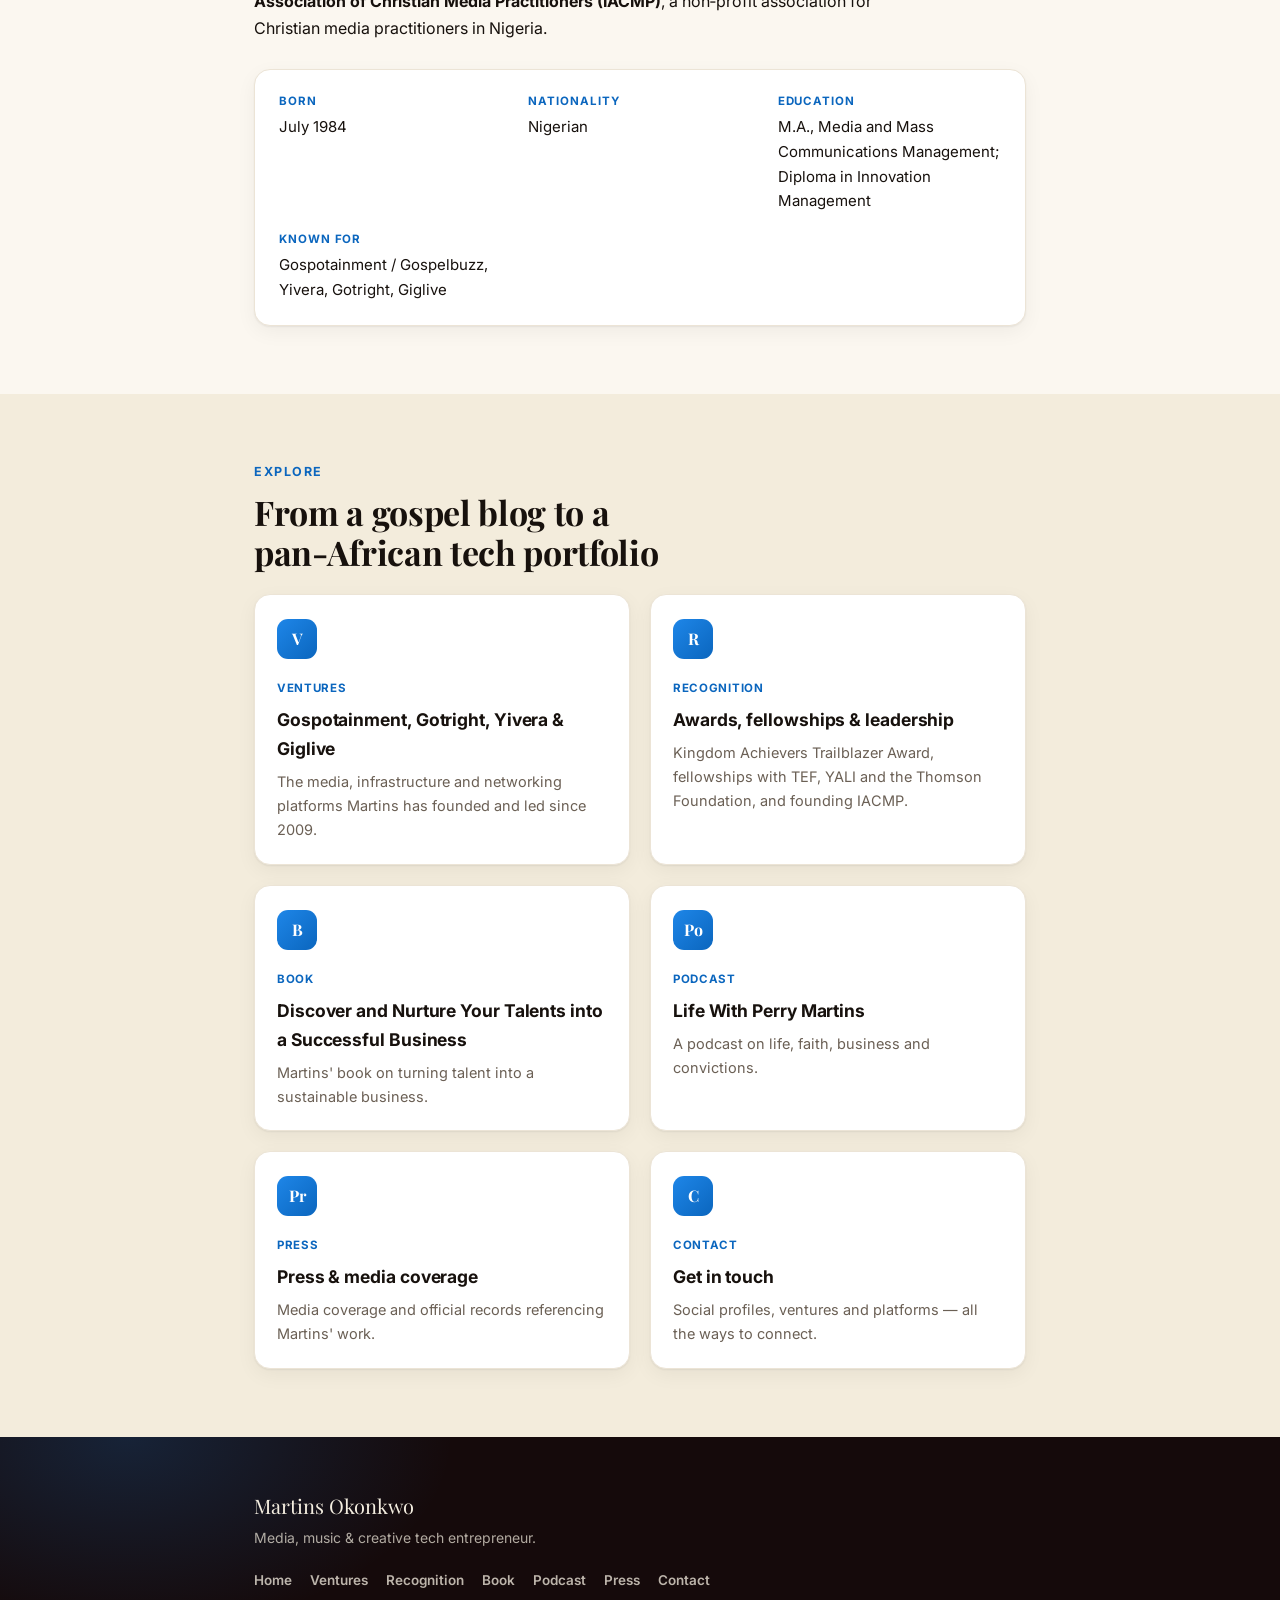
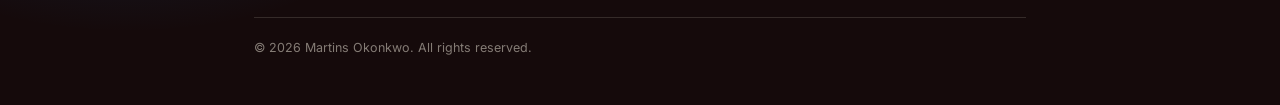
==== commit 3694ed03: "Add Gospotainment Show TV credit and YouTube embeds for both shows" ====
--- a/index.html
+++ b/index.html
@@ -148,7 +148,7 @@
       <p class="eyebrow">About</p>
       <h2 class="headline">15+ years at the crossroads of faith, media &amp; technology</h2>
       <p>Martins Okonkwo, widely known as <strong>Perry Martins</strong>, is a Nigerian media, music and creative technology entrepreneur with over 15 years of experience building platforms at the intersection of gospel entertainment, digital music and internet infrastructure. He holds a Master's degree in Media and Mass Communications Management and a Diploma in Innovation Management.</p>
-      <p>In 2009 he founded <strong>Gospotainment.com</strong>, one of the earliest gospel entertainment blogs in Nigeria, followed in 2013 by <strong>Gospotainment Radio</strong>, one of the country's first online radio stations. In December 2021, the platform rebranded to <strong>Gospelbuzz</strong> to reflect an expanded, pan‑African, faith‑based media vision.</p>
+      <p>In 2009 he founded <strong>Gospotainment.com</strong>, one of the earliest gospel entertainment blogs in Nigeria, followed in 2013 by <strong>Gospotainment Radio</strong>, one of the country's first online radio stations. He was also host and producer of <strong>The Gospotainment Show</strong>, a gospel entertainment TV series featuring interviews with gospel music artists, for years. In December 2021, the platform rebranded to <strong>Gospelbuzz</strong> to reflect an expanded, pan‑African, faith‑based media vision.</p>
       <p>He went on to found <strong>Gotright Technologies</strong> (now <strong>Gotright Innovation Ltd</strong>), an internet media company providing online radio hosting and streaming infrastructure to radio stations and content creators. Under Gotright, he launched the earliest version of <strong>Yivera</strong> in November 2020, and in July 2023 relaunched it as an expanded music business infrastructure and digital distribution platform — today he serves as its <strong>Co‑founder and CEO</strong>.</p>
       <p>He is an alumnus of the <strong>Tony Elumelu Entrepreneurship Foundation (TEF)</strong> and the <strong>Young African Leaders Initiative (YALI) West Africa</strong>, and a member of the <strong>Thomson Foundation</strong>. He is the author of <em>Discover and Nurture Your Talents into a Successful Business: Let's Make the Talent Pay the Bills</em>, and hosts the podcast <em>Life With Perry Martins</em>, exploring life, faith, business and convictions. He serves as a Director of <strong>Gotright Limited</strong>, a UK‑registered entity (Companies House No. 16980018). Yivera is registered in Delaware, USA as <strong>Yivera Co</strong>. He is also the <strong>Founder and First President</strong> of the <strong>International Association of Christian Media Practitioners (IACMP)</strong>, a non‑profit association for Christian media practitioners in Nigeria.</p>
 
--- a/styles.css
+++ b/styles.css
@@ -472,6 +472,24 @@
 .card h3 { margin: 0 0 6px; font-size: 17.5px; letter-spacing: -0.005em; }
 .card h3 a { color: inherit; text-decoration: none; }
 .card h3 a:hover { color: var(--accent-strong); }
+
+.video-embed {
+  position: relative;
+  width: 100%;
+  aspect-ratio: 16 / 9;
+  border-radius: 12px;
+  overflow: hidden;
+  box-shadow: var(--shadow-lg);
+  background: #000;
+}
+.video-embed iframe {
+  position: absolute;
+  inset: 0;
+  width: 100%;
+  height: 100%;
+  border: 0;
+  display: block;
+}
 .card .tag {
   display: inline-block;
   font-size: 11.5px;
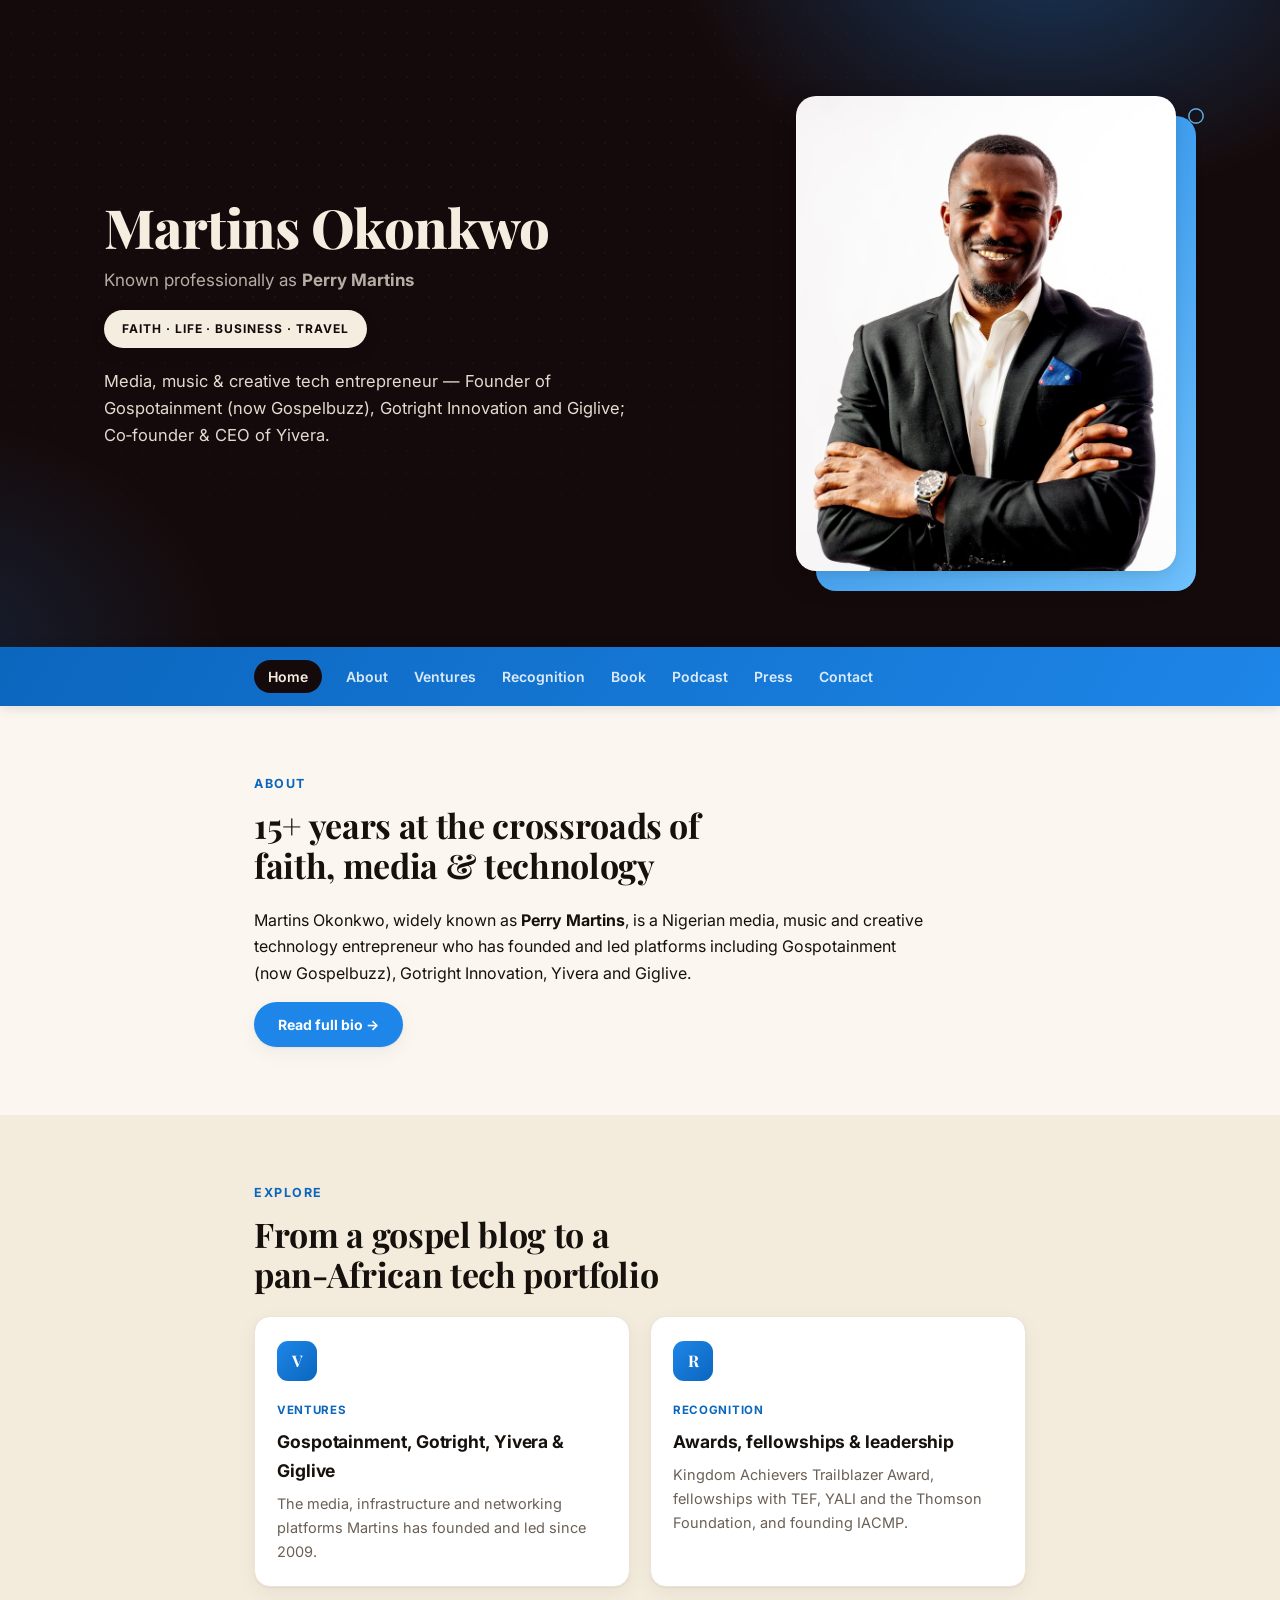
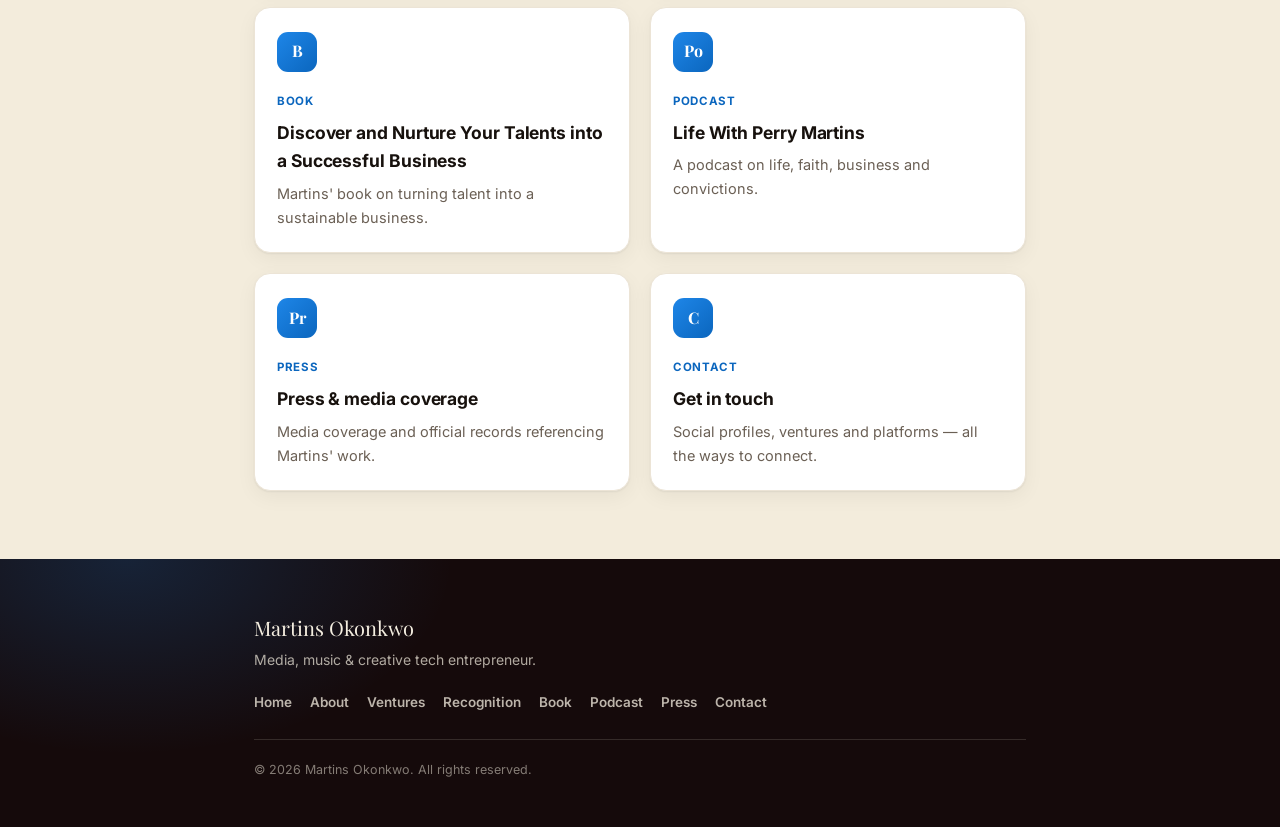
==== commit 7161580d: "Move full bio and personal facts (DOB, nationality) to a dedicated About page" ====
--- a/index.html
+++ b/index.html
@@ -133,6 +133,7 @@
 <nav class="subnav">
   <div class="wrap">
     <a href="/" class="active">Home</a>
+    <a href="/about.html">About</a>
     <a href="/ventures.html">Ventures</a>
     <a href="/recognition.html">Recognition</a>
     <a href="/book.html">Book</a>
@@ -147,17 +148,8 @@
     <div class="wrap reveal">
       <p class="eyebrow">About</p>
       <h2 class="headline">15+ years at the crossroads of faith, media &amp; technology</h2>
-      <p>Martins Okonkwo, widely known as <strong>Perry Martins</strong>, is a Nigerian media, music and creative technology entrepreneur with over 15 years of experience building platforms at the intersection of gospel entertainment, digital music and internet infrastructure. He holds a Master's degree in Media and Mass Communications Management and a Diploma in Innovation Management.</p>
-      <p>In 2009 he founded <strong>Gospotainment.com</strong>, one of the earliest gospel entertainment blogs in Nigeria, followed in 2013 by <strong>Gospotainment Radio</strong>, one of the country's first online radio stations. He was also host and producer of <strong>The Gospotainment Show</strong>, a gospel entertainment TV series featuring interviews with gospel music artists, for years. In December 2021, the platform rebranded to <strong>Gospelbuzz</strong> to reflect an expanded, pan‑African, faith‑based media vision.</p>
-      <p>He went on to found <strong>Gotright Technologies</strong> (now <strong>Gotright Innovation Ltd</strong>), an internet media company providing online radio hosting and streaming infrastructure to radio stations and content creators. Under Gotright, he launched the earliest version of <strong>Yivera</strong> in November 2020, and in July 2023 relaunched it as an expanded music business infrastructure and digital distribution platform — today he serves as its <strong>Co‑founder and CEO</strong>.</p>
-      <p>He is an alumnus of the <strong>Tony Elumelu Entrepreneurship Foundation (TEF)</strong> and the <strong>Young African Leaders Initiative (YALI) West Africa</strong>, and a member of the <strong>Thomson Foundation</strong>. He is the author of <em>Discover and Nurture Your Talents into a Successful Business: Let's Make the Talent Pay the Bills</em>, and hosts the podcast <em>Life With Perry Martins</em>, exploring life, faith, business and convictions. He serves as a Director of <strong>Gotright Limited</strong>, a UK‑registered entity (Companies House No. 16980018). Yivera is registered in Delaware, USA as <strong>Yivera Co</strong>. He is also the <strong>Founder and First President</strong> of the <strong>International Association of Christian Media Practitioners (IACMP)</strong>, a non‑profit association for Christian media practitioners in Nigeria.</p>
-
-      <dl class="facts">
-        <div><dt>Born</dt><dd>July 1984</dd></div>
-        <div><dt>Nationality</dt><dd>Nigerian</dd></div>
-        <div><dt>Education</dt><dd>M.A., Media and Mass Communications Management; Diploma in Innovation Management</dd></div>
-        <div><dt>Known for</dt><dd>Gospotainment / Gospelbuzz, Yivera, Gotright, Giglive</dd></div>
-      </dl>
+      <p>Martins Okonkwo, widely known as <strong>Perry Martins</strong>, is a Nigerian media, music and creative technology entrepreneur who has founded and led platforms including Gospotainment (now Gospelbuzz), Gotright Innovation, Yivera and Giglive.</p>
+      <a href="/about.html" class="btn">Read full bio →</a>
     </div>
   </section>
 
@@ -213,6 +205,7 @@
     <p>Media, music &amp; creative tech entrepreneur.</p>
     <nav class="footer-links">
       <a href="/">Home</a>
+      <a href="/about.html">About</a>
       <a href="/ventures.html">Ventures</a>
       <a href="/recognition.html">Recognition</a>
       <a href="/book.html">Book</a>
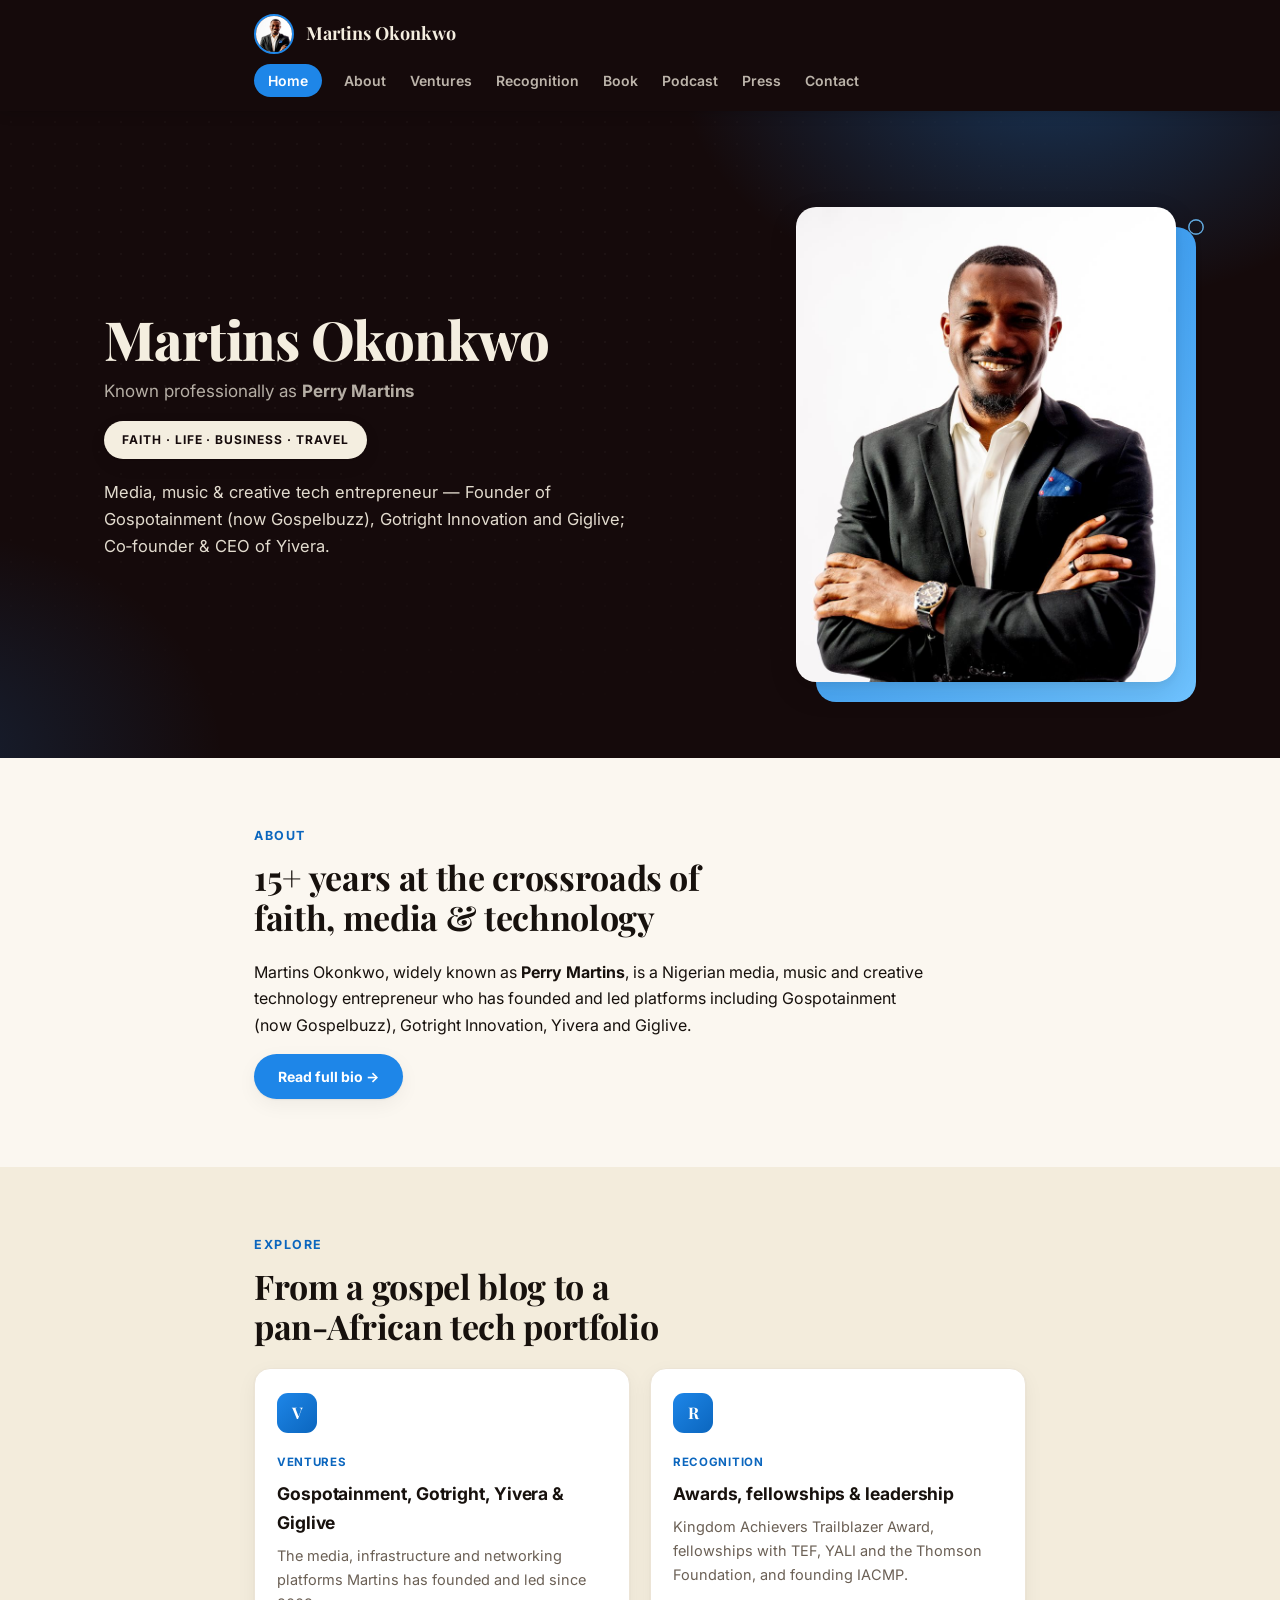
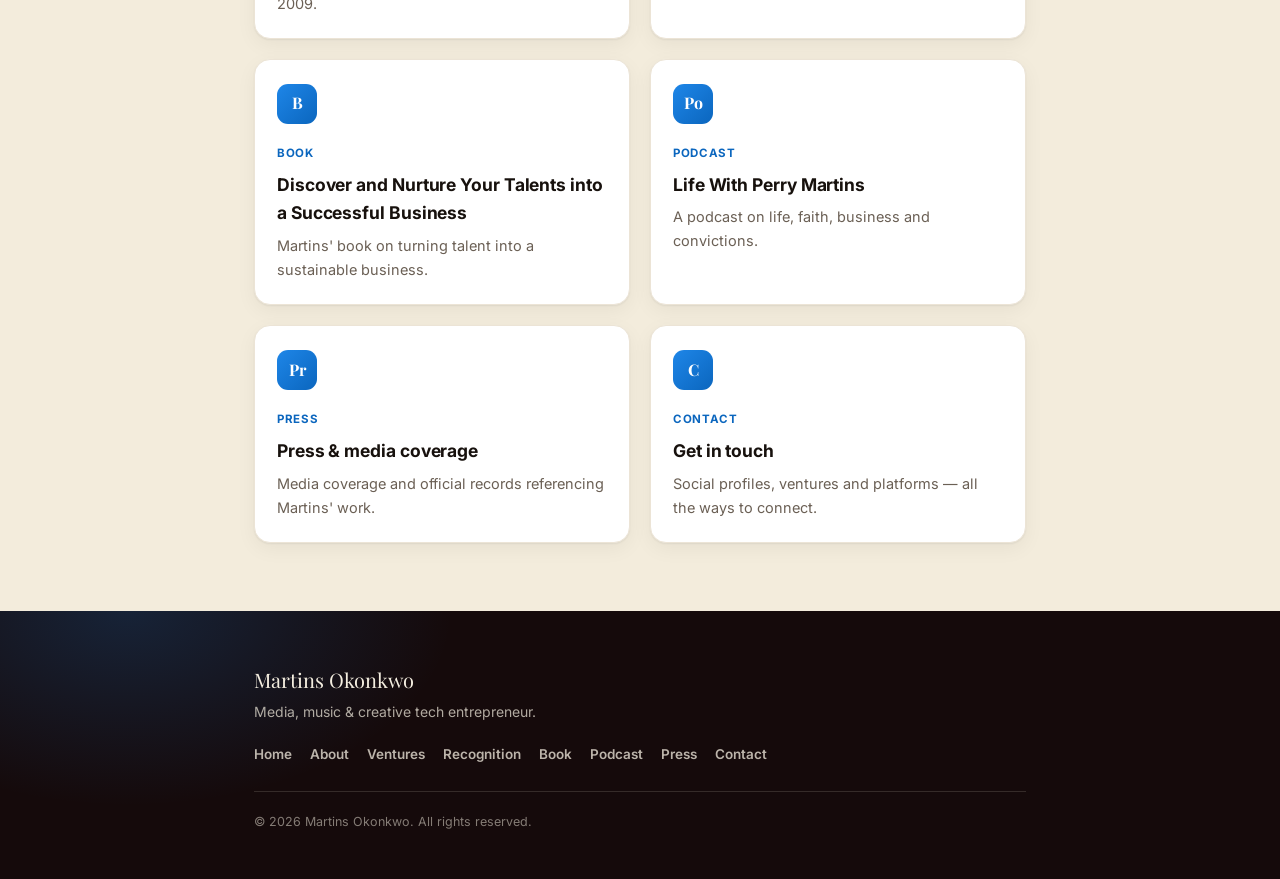
==== commit cc2f5bf2: "Merge logo and nav into a single sticky top header across all pages" ====
--- a/index.html
+++ b/index.html
@@ -113,6 +113,25 @@
 </head>
 <body>
 
+<header class="site-header">
+  <div class="wrap site-header-inner">
+    <a href="/" class="brand">
+      <img class="brand-avatar" src="assets/headshot.jpg" alt="Martins Okonkwo (Perry Martins)">
+      <span>Martins Okonkwo</span>
+    </a>
+    <nav class="site-nav">
+      <a href="/" class="active">Home</a>
+      <a href="/about.html">About</a>
+      <a href="/ventures.html">Ventures</a>
+      <a href="/recognition.html">Recognition</a>
+      <a href="/book.html">Book</a>
+      <a href="/podcast.html">Podcast</a>
+      <a href="/press.html">Press</a>
+      <a href="/contact.html">Contact</a>
+    </nav>
+  </div>
+</header>
+
 <header class="hero">
   <div class="hero-grid">
     <div class="hero-text">
@@ -129,19 +148,6 @@
     </div>
   </div>
 </header>
-
-<nav class="subnav">
-  <div class="wrap">
-    <a href="/" class="active">Home</a>
-    <a href="/about.html">About</a>
-    <a href="/ventures.html">Ventures</a>
-    <a href="/recognition.html">Recognition</a>
-    <a href="/book.html">Book</a>
-    <a href="/podcast.html">Podcast</a>
-    <a href="/press.html">Press</a>
-    <a href="/contact.html">Contact</a>
-  </div>
-</nav>
 
 <main>
   <section id="about">
--- a/styles.css
+++ b/styles.css
@@ -252,23 +252,34 @@
 
 /* ---------- Nav ---------- */
 
-nav.subnav {
+/* ---------- Site header (logo + nav, one bar) ---------- */
+
+header.site-header {
   position: sticky;
   top: 0;
-  background: linear-gradient(120deg, var(--accent-strong), var(--accent));
-  z-index: 10;
-  box-shadow: 0 2px 12px rgba(0,0,0,0.12);
-}
-
-nav.subnav .wrap {
-  display: flex;
-  gap: 22px;
-  padding: 13px 24px;
-  overflow-x: auto;
-}
-
-nav.subnav a {
-  color: rgba(255,255,255,0.85);
+  z-index: 20;
+  background: var(--dark-bg);
+  box-shadow: 0 2px 12px rgba(0,0,0,0.18);
+}
+
+.site-header-inner {
+  display: flex;
+  align-items: center;
+  justify-content: space-between;
+  flex-wrap: wrap;
+  gap: 10px 24px;
+  padding: 14px 24px;
+}
+
+.site-nav {
+  display: flex;
+  align-items: center;
+  gap: 20px;
+  flex-wrap: wrap;
+}
+
+.site-nav a {
+  color: rgba(244,238,224,0.75);
   text-decoration: none;
   font-size: 14px;
   font-weight: 600;
@@ -277,28 +288,12 @@
   transition: color .15s ease;
 }
 
-nav.subnav a:hover { color: #fff; }
-nav.subnav a.active {
-  background: var(--dark-bg);
-  color: var(--cream);
+.site-nav a:hover { color: var(--cream); }
+.site-nav a.active {
+  background: var(--accent);
+  color: #fff;
   padding: 5px 14px;
   border-radius: 999px;
-}
-
-/* ---------- Compact page header ---------- */
-
-header.page-header {
-  position: relative;
-  background: var(--dark-bg);
-  padding: 22px 0;
-  overflow: hidden;
-}
-
-header.page-header::before {
-  content: "";
-  position: absolute;
-  inset: 0;
-  background: radial-gradient(ellipse 420px 220px at 90% 0%, rgba(30,134,232,0.30), transparent 65%);
 }
 
 .brand {
@@ -311,16 +306,22 @@
   font-family: var(--font-display);
   font-weight: 700;
   font-size: 18px;
+  flex-shrink: 0;
 }
 
 .brand-avatar {
-  width: 42px;
-  height: 42px;
+  width: 40px;
+  height: 40px;
   border-radius: 50%;
   object-fit: cover;
   object-position: 50% 12%;
   flex-shrink: 0;
   border: 2px solid var(--accent);
+}
+
+@media (max-width: 640px) {
+  .site-header-inner { justify-content: flex-start; }
+  .site-nav { gap: 14px 16px; }
 }
 
 /* ---------- Section typography ---------- */
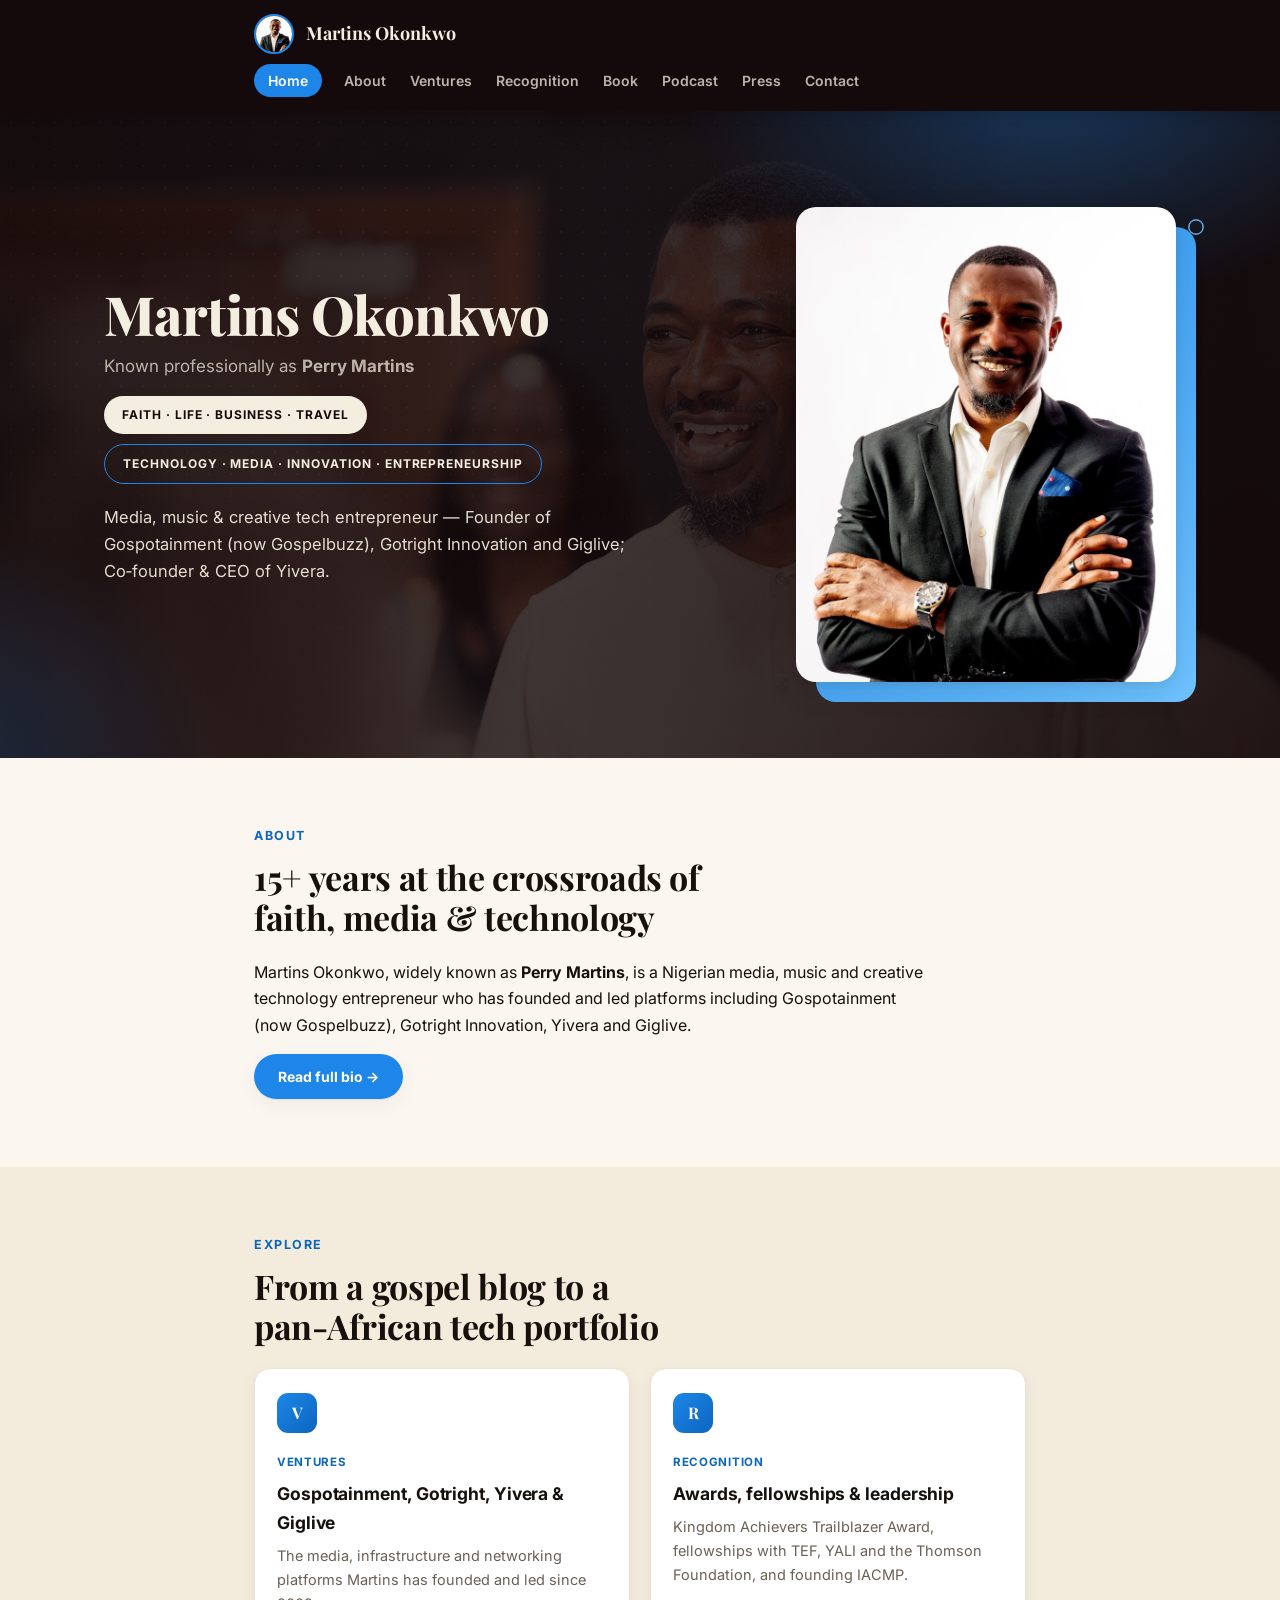
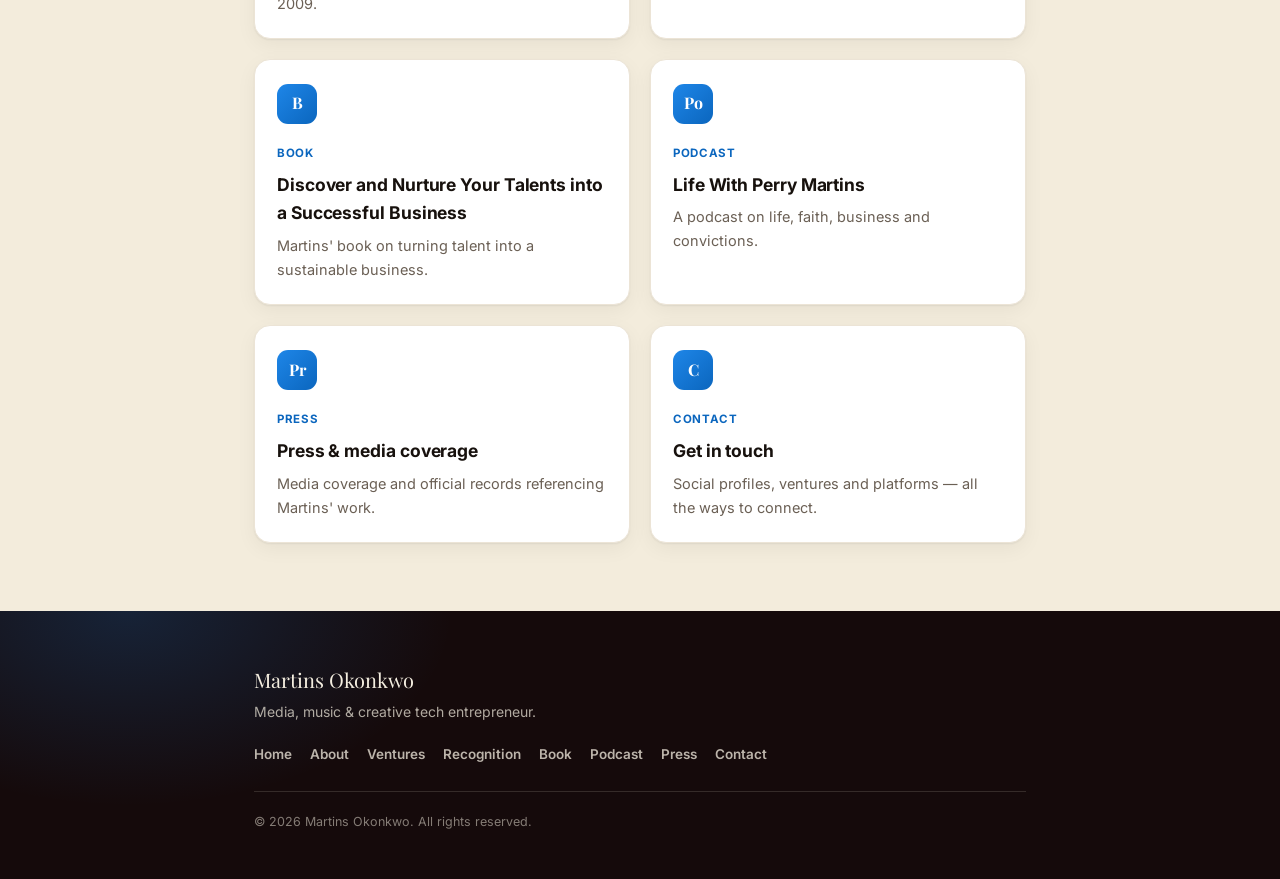
==== commit 16cabd17: "Add LinkedIn professional tagline as second hero pill" ====
--- a/index.html
+++ b/index.html
@@ -137,7 +137,10 @@
     <div class="hero-text">
       <h1>Martins Okonkwo</h1>
       <p class="aka">Known professionally as <strong>Perry Martins</strong></p>
-      <span class="tagline-pill">Faith · Life · Business · Travel</span>
+      <div class="tagline-row">
+        <span class="tagline-pill">Faith · Life · Business · Travel</span>
+        <span class="tagline-pill outline">Technology · Media · Innovation · Entrepreneurship</span>
+      </div>
       <p class="role">Media, music &amp; creative tech entrepreneur — Founder of Gospotainment (now Gospelbuzz), Gotright Innovation and Giglive; Co‑founder &amp; CEO of Yivera.</p>
     </div>
     <div class="hero-media">
--- a/styles.css
+++ b/styles.css
@@ -83,10 +83,14 @@
   position: absolute;
   inset: 0;
   z-index: -2;
-  background:
-    radial-gradient(ellipse 620px 420px at 82% -8%, rgba(30,134,232,0.34), transparent 60%),
-    radial-gradient(ellipse 500px 380px at -6% 100%, rgba(30,134,232,0.18), transparent 60%),
-    var(--dark-bg);
+  background-image:
+    radial-gradient(ellipse 620px 420px at 82% -8%, rgba(30,134,232,0.38), transparent 60%),
+    radial-gradient(ellipse 500px 380px at -6% 100%, rgba(30,134,232,0.22), transparent 60%),
+    linear-gradient(100deg, rgba(21,10,11,0.90) 0%, rgba(21,10,11,0.78) 45%, rgba(21,10,11,0.92) 100%),
+    url('assets/hero-bg.jpg');
+  background-repeat: no-repeat;
+  background-size: auto, auto, auto, cover;
+  background-position: 0 0, 0 0, 0 0, center 24%;
 }
 
 header.hero::after {
@@ -207,6 +211,13 @@
 .link-group { margin: 0 0 36px; }
 .link-group:last-child { margin-bottom: 0; }
 
+.tagline-row {
+  display: flex;
+  flex-wrap: wrap;
+  gap: 10px;
+  margin-bottom: 20px;
+}
+
 .tagline-pill {
   display: inline-flex;
   align-items: center;
@@ -219,8 +230,15 @@
   text-transform: uppercase;
   padding: 9px 18px;
   border-radius: 999px;
-  margin-bottom: 20px;
+  margin-bottom: 0;
   box-shadow: var(--shadow);
+}
+
+.tagline-pill.outline {
+  background: transparent;
+  color: var(--cream);
+  border: 1.5px solid var(--accent);
+  box-shadow: none;
 }
 
 .social-row {
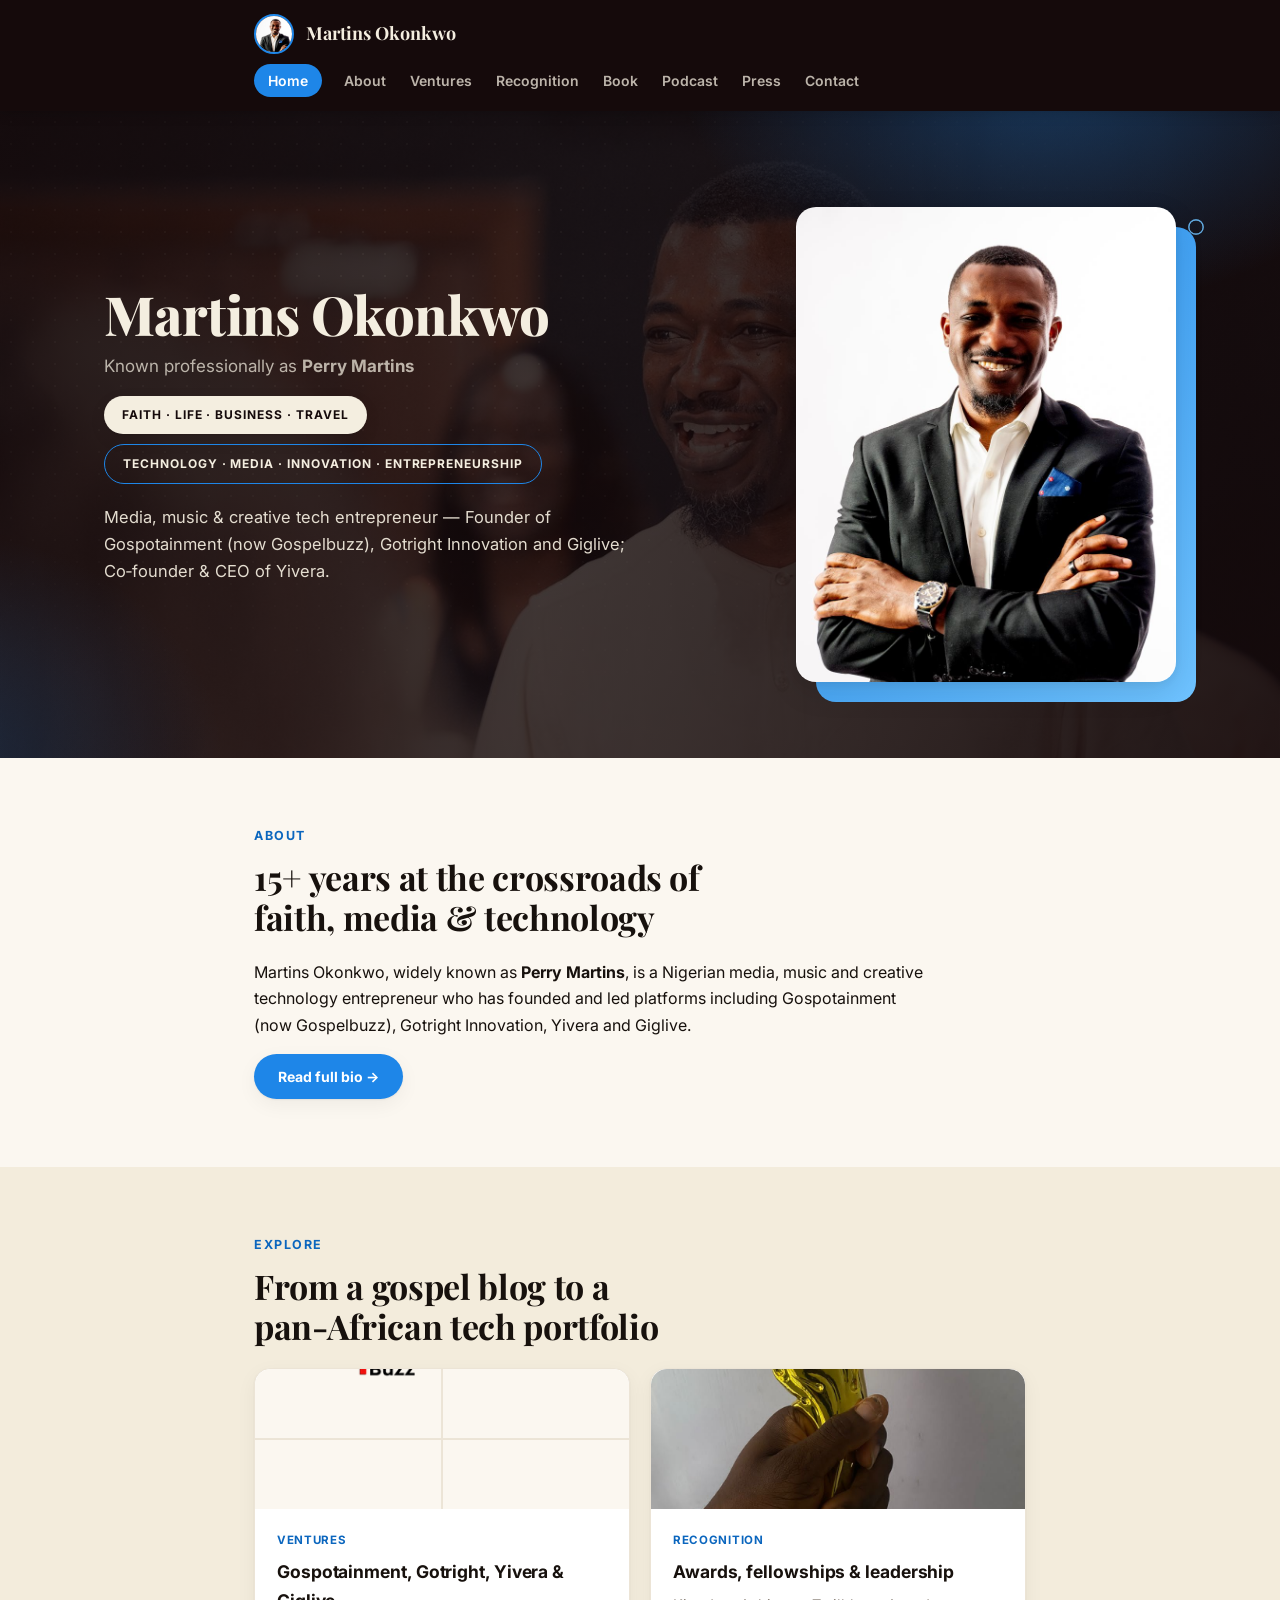
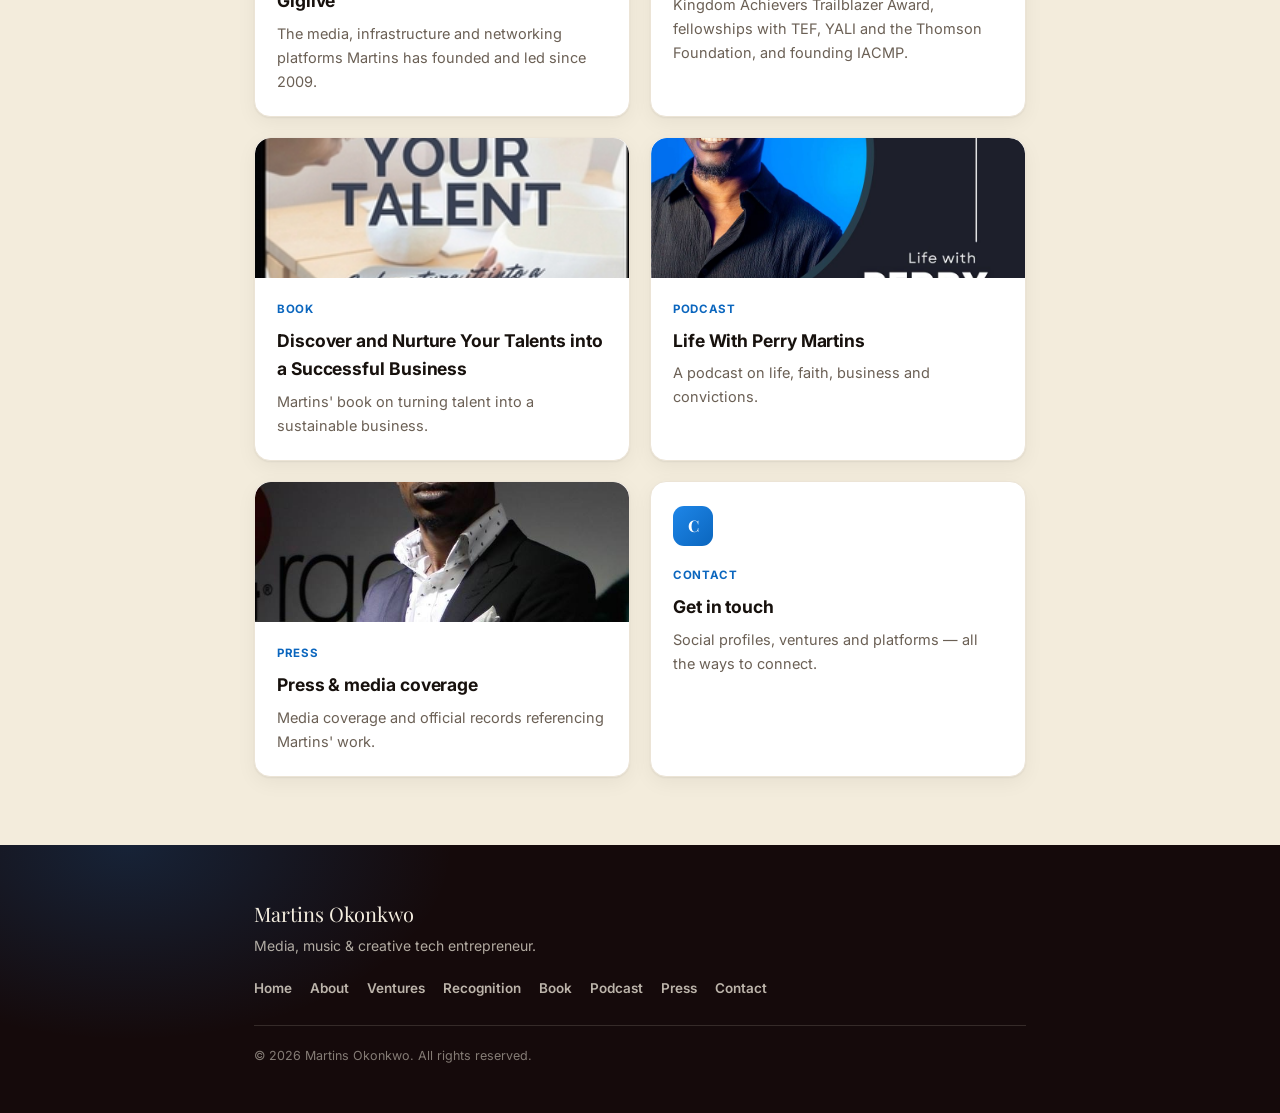
==== commit 64c13803: "Add representative thumbnail images to homepage Explore cards" ====
--- a/index.html
+++ b/index.html
@@ -168,31 +168,31 @@
       <h2 class="headline">From a gospel blog to a pan‑African tech portfolio</h2>
       <div class="cards">
         <div class="card">
-          <span class="badge">V</span>
+          <img class="card-thumb" src="assets/ventures-collage.png" alt="Gospelbuzz, Gotright, Yivera and Giglive logos">
           <span class="tag">Ventures</span>
           <h3><a href="/ventures.html">Gospotainment, Gotright, Yivera &amp; Giglive</a></h3>
           <p>The media, infrastructure and networking platforms Martins has founded and led since 2009.</p>
         </div>
         <div class="card">
-          <span class="badge">R</span>
+          <img class="card-thumb" src="assets/award-trailblazer.jpg" alt="Kingdom Achievers Awards Trailblazer Award trophy">
           <span class="tag">Recognition</span>
           <h3><a href="/recognition.html">Awards, fellowships &amp; leadership</a></h3>
           <p>Kingdom Achievers Trailblazer Award, fellowships with TEF, YALI and the Thomson Foundation, and founding IACMP.</p>
         </div>
         <div class="card">
-          <span class="badge">B</span>
+          <img class="card-thumb" src="assets/book-cover.jpg" alt="Discover and Nurture Your Talents into a Successful Business book cover">
           <span class="tag">Book</span>
           <h3><a href="/book.html">Discover and Nurture Your Talents into a Successful Business</a></h3>
           <p>Martins' book on turning talent into a sustainable business.</p>
         </div>
         <div class="card">
-          <span class="badge">Po</span>
+          <img class="card-thumb" src="assets/podcast-cover.jpg" alt="Life With Perry Martins podcast cover">
           <span class="tag">Podcast</span>
           <h3><a href="/podcast.html">Life With Perry Martins</a></h3>
           <p>A podcast on life, faith, business and convictions.</p>
         </div>
         <div class="card">
-          <span class="badge">Pr</span>
+          <img class="card-thumb" src="assets/press-thumb.jpg" alt="Martins Okonkwo at a media event">
           <span class="tag">Press</span>
           <h3><a href="/press.html">Press &amp; media coverage</a></h3>
           <p>Media coverage and official records referencing Martins' work.</p>
--- a/styles.css
+++ b/styles.css
@@ -439,6 +439,15 @@
   object-position: left center;
 }
 
+.card-thumb {
+  display: block;
+  width: calc(100% + 44px);
+  margin: -24px -22px 16px -22px;
+  height: 140px;
+  object-fit: cover;
+  border-radius: var(--radius) var(--radius) 0 0;
+}
+
 .badge {
   width: 40px;
   height: 40px;
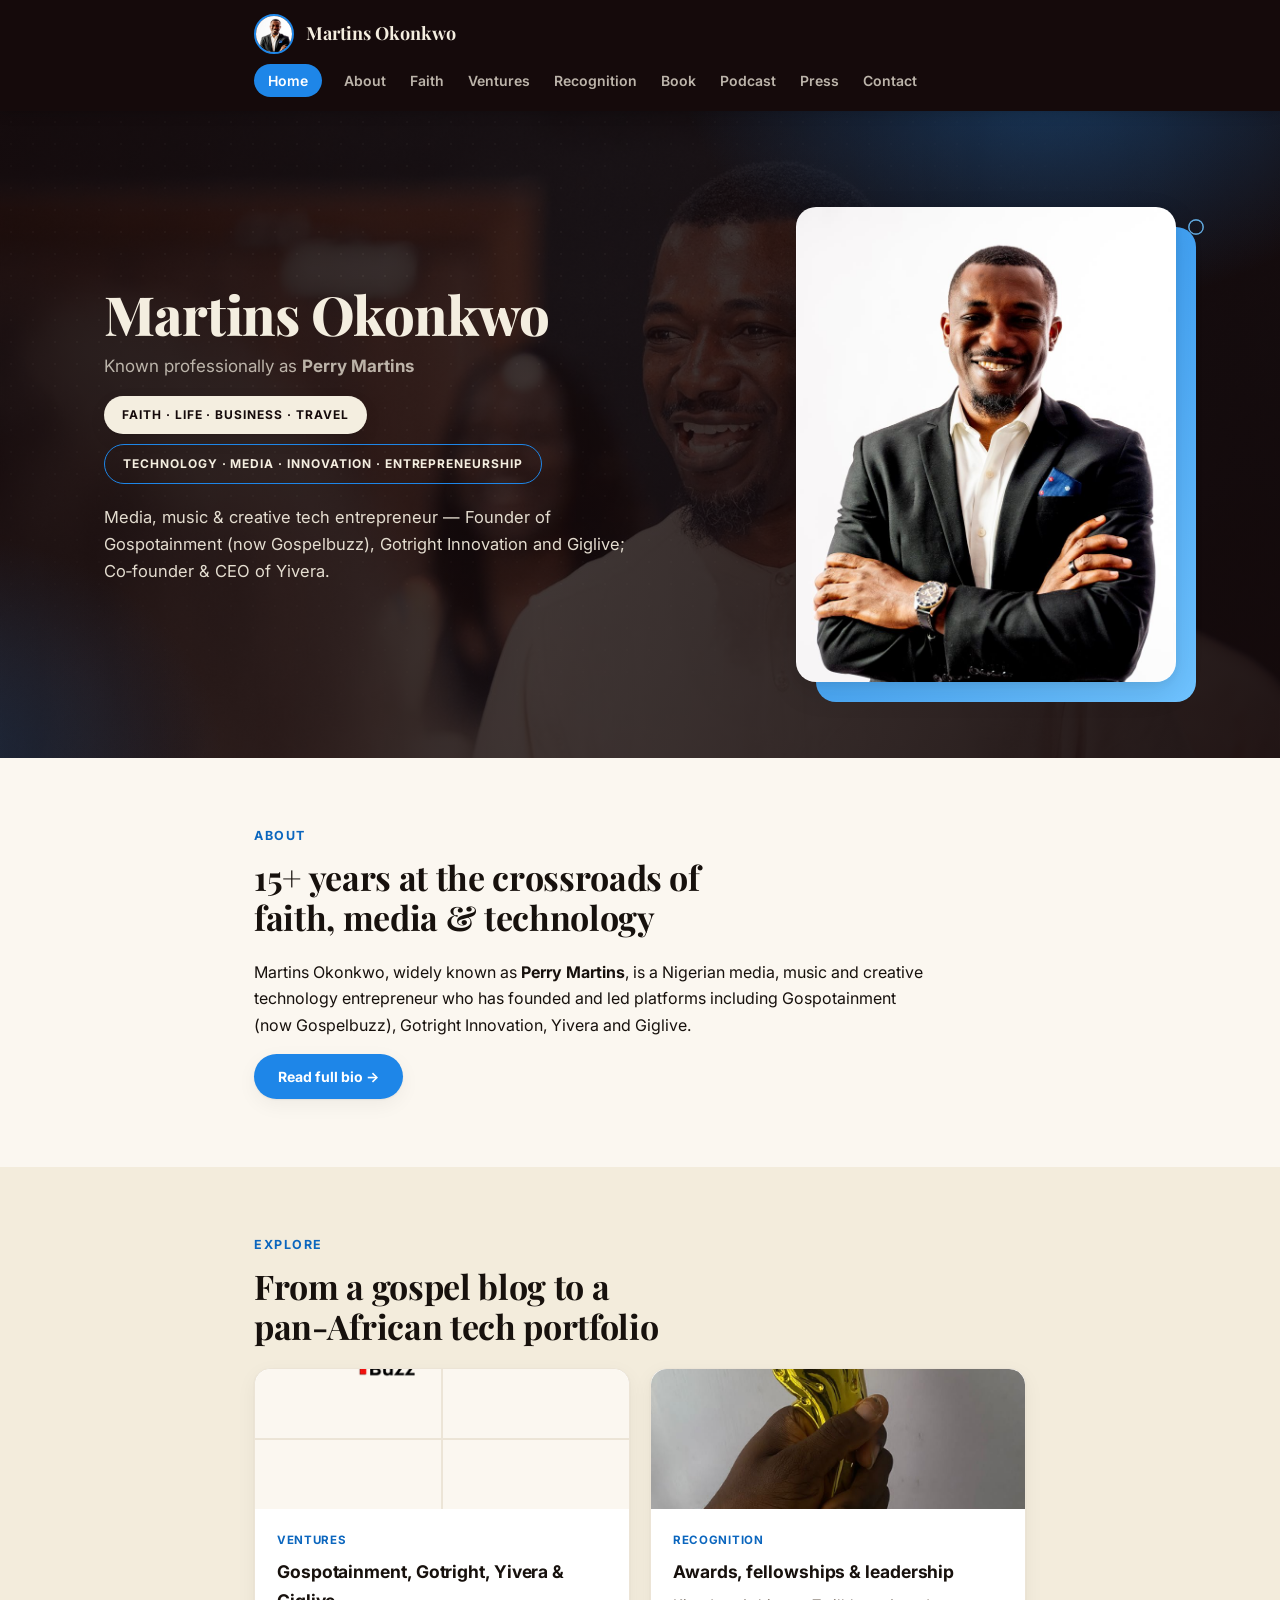
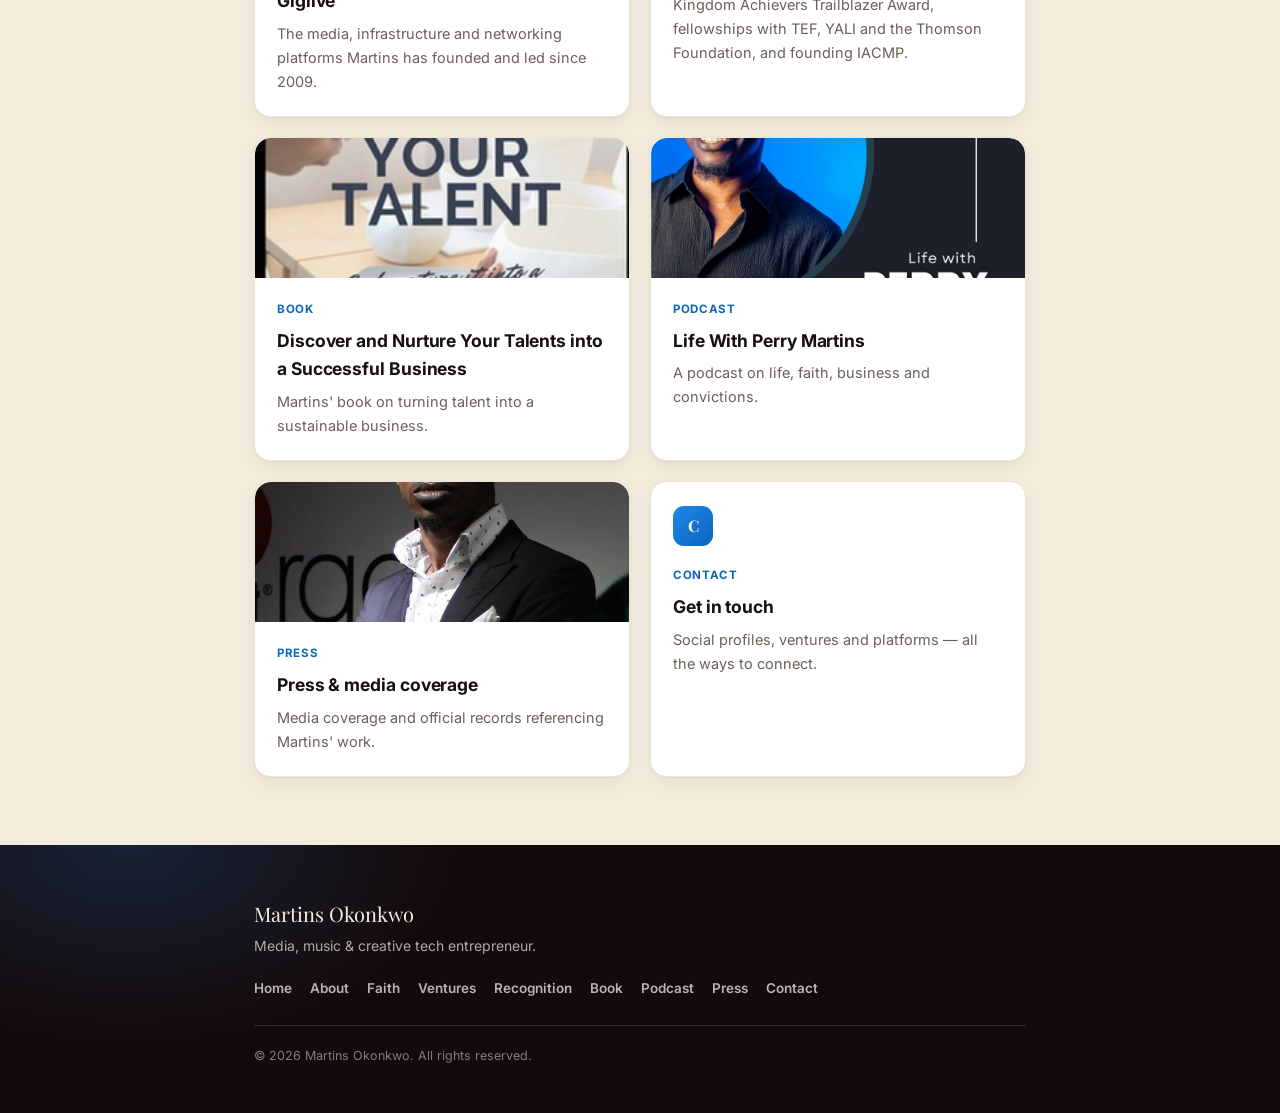
==== commit ed5d3909: "Add Faith page consolidating gospel media, devotionals, IACMP and award" ====
--- a/index.html
+++ b/index.html
@@ -122,6 +122,7 @@
     <nav class="site-nav">
       <a href="/" class="active">Home</a>
       <a href="/about.html">About</a>
+      <a href="/faith.html">Faith</a>
       <a href="/ventures.html">Ventures</a>
       <a href="/recognition.html">Recognition</a>
       <a href="/book.html">Book</a>
@@ -215,6 +216,7 @@
     <nav class="footer-links">
       <a href="/">Home</a>
       <a href="/about.html">About</a>
+      <a href="/faith.html">Faith</a>
       <a href="/ventures.html">Ventures</a>
       <a href="/recognition.html">Recognition</a>
       <a href="/book.html">Book</a>
